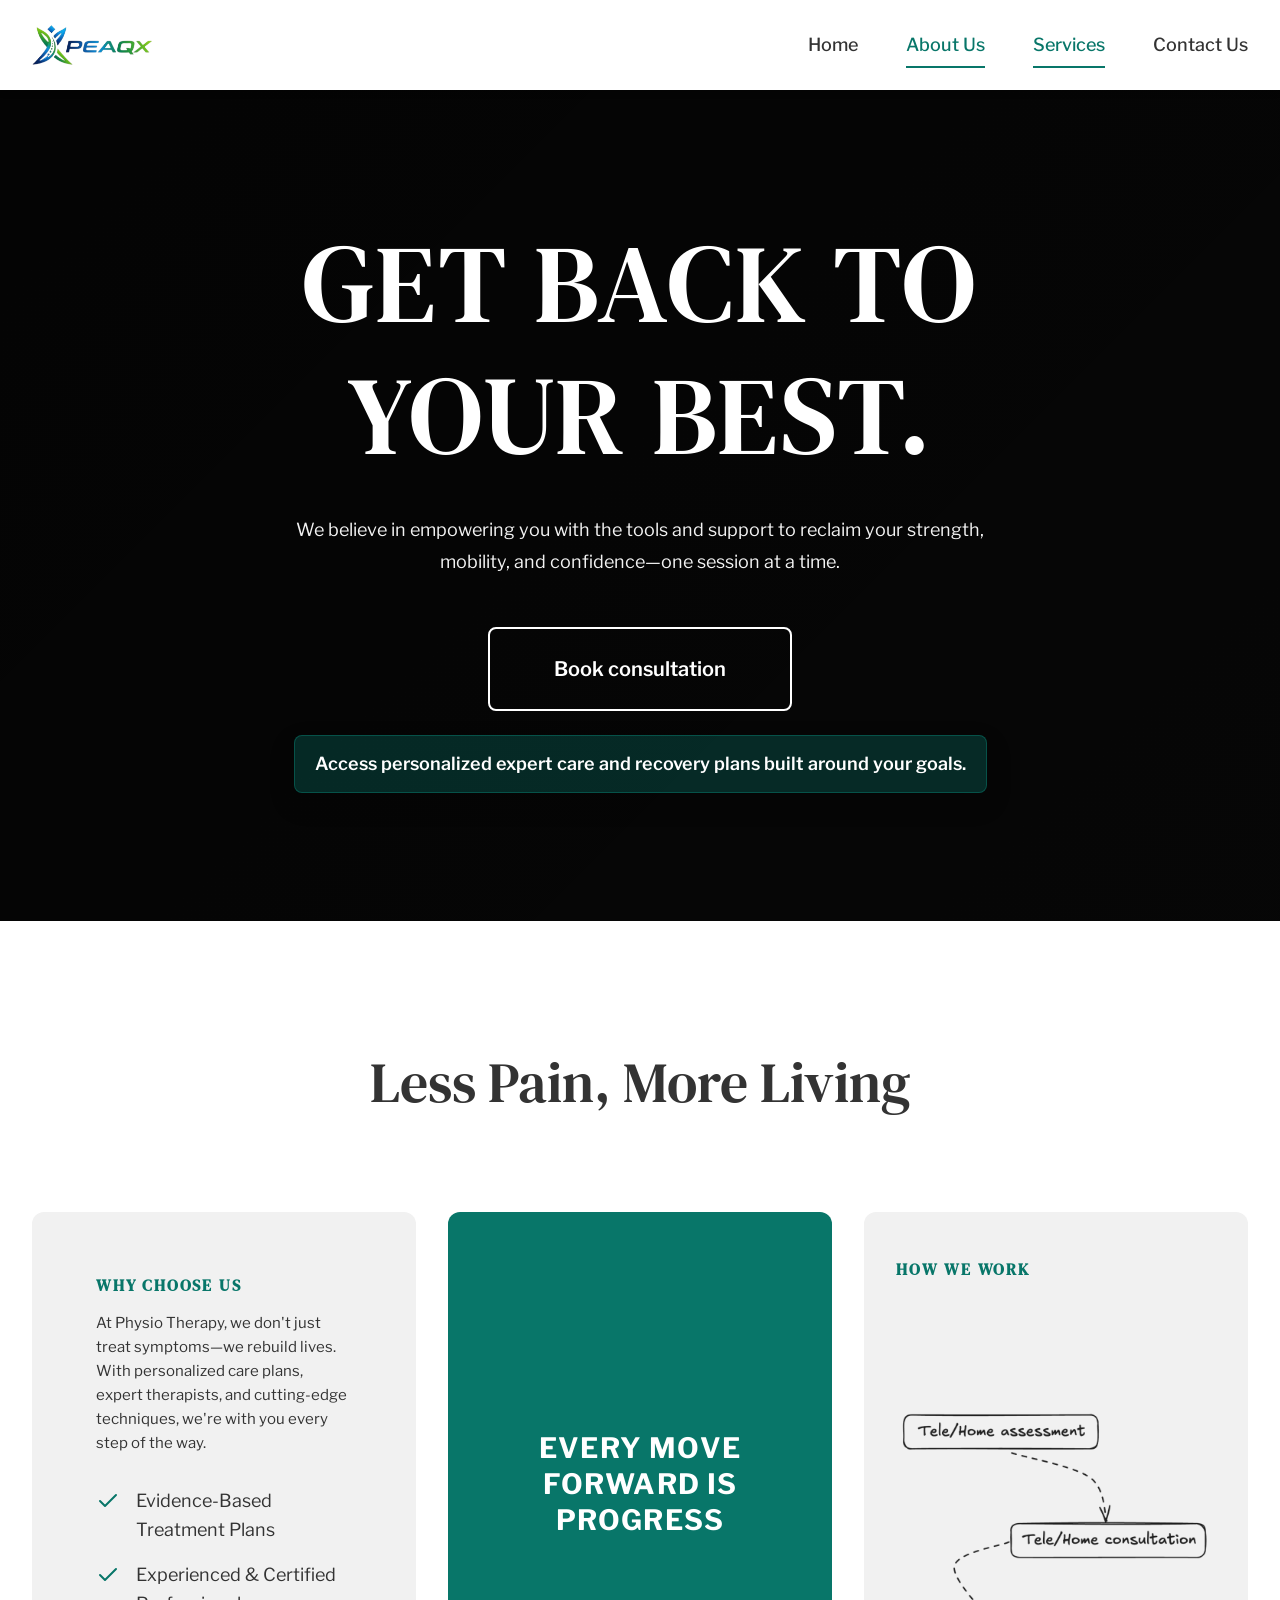
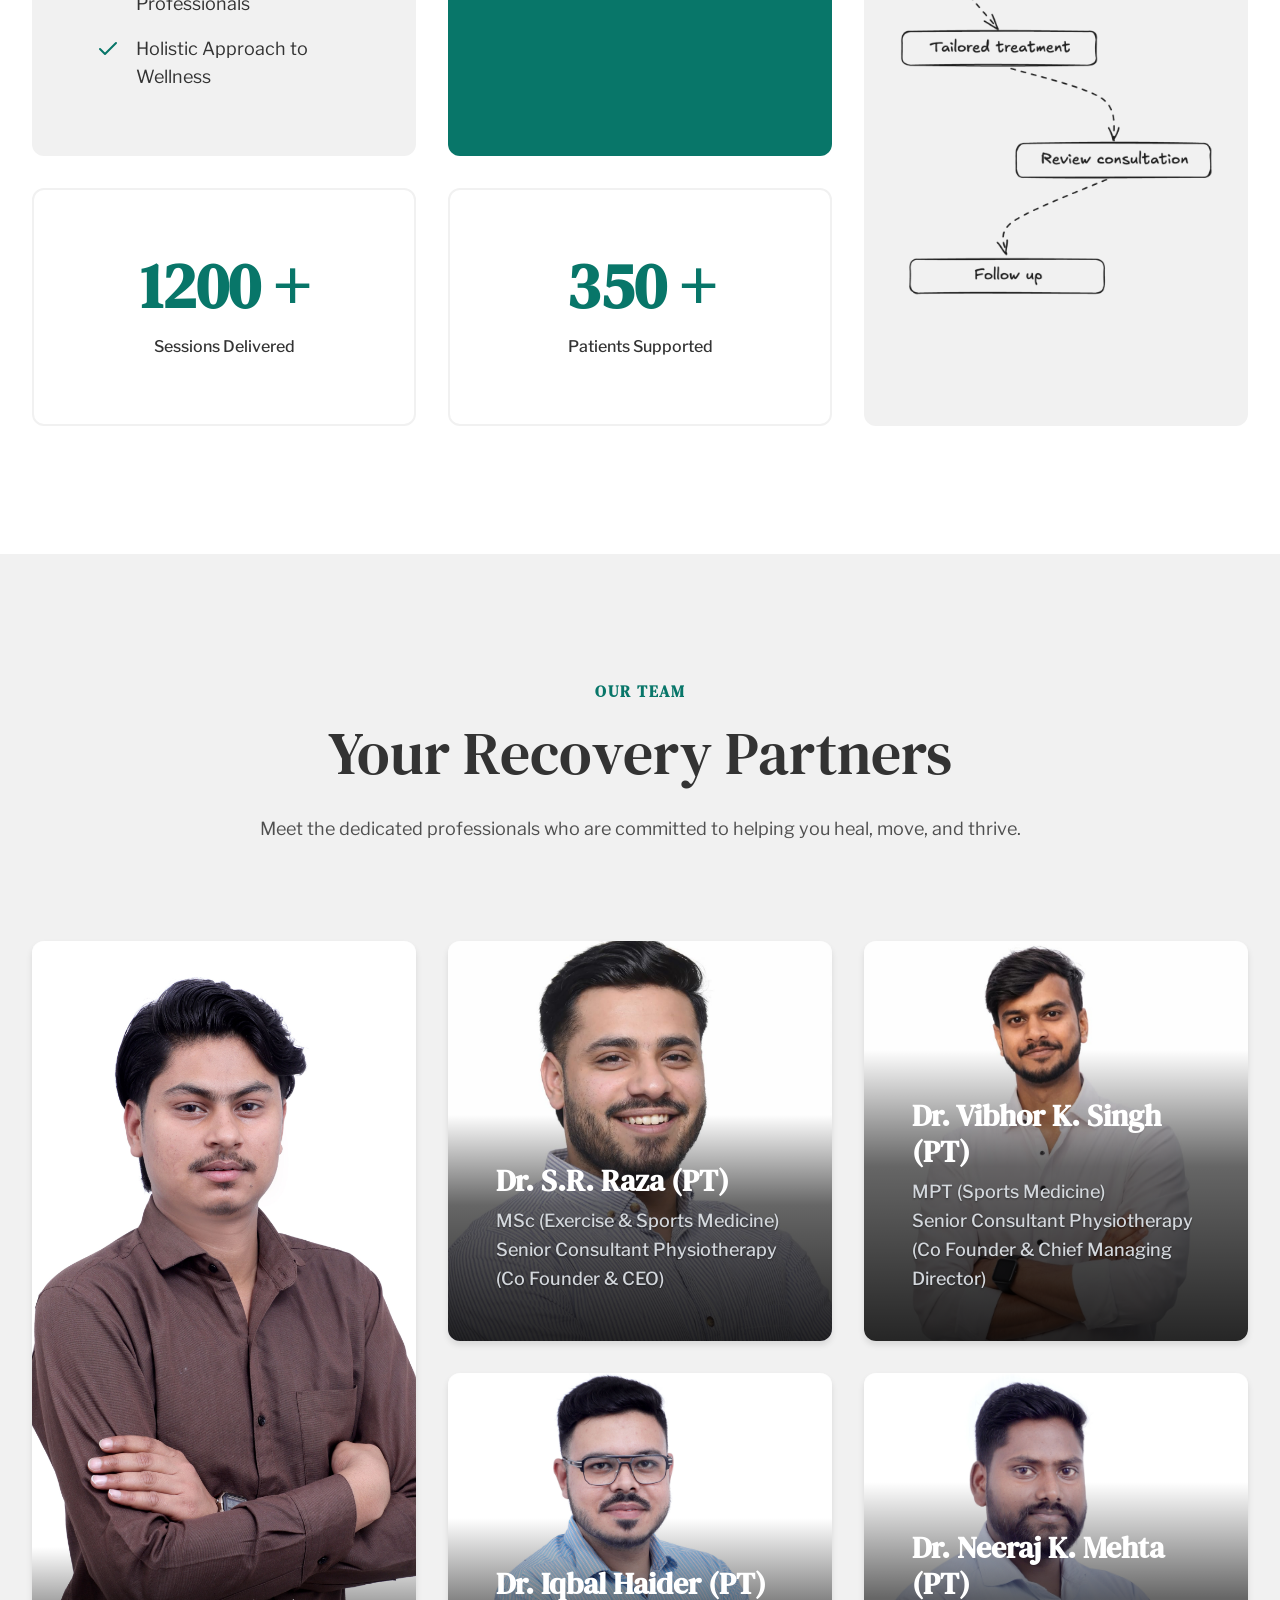
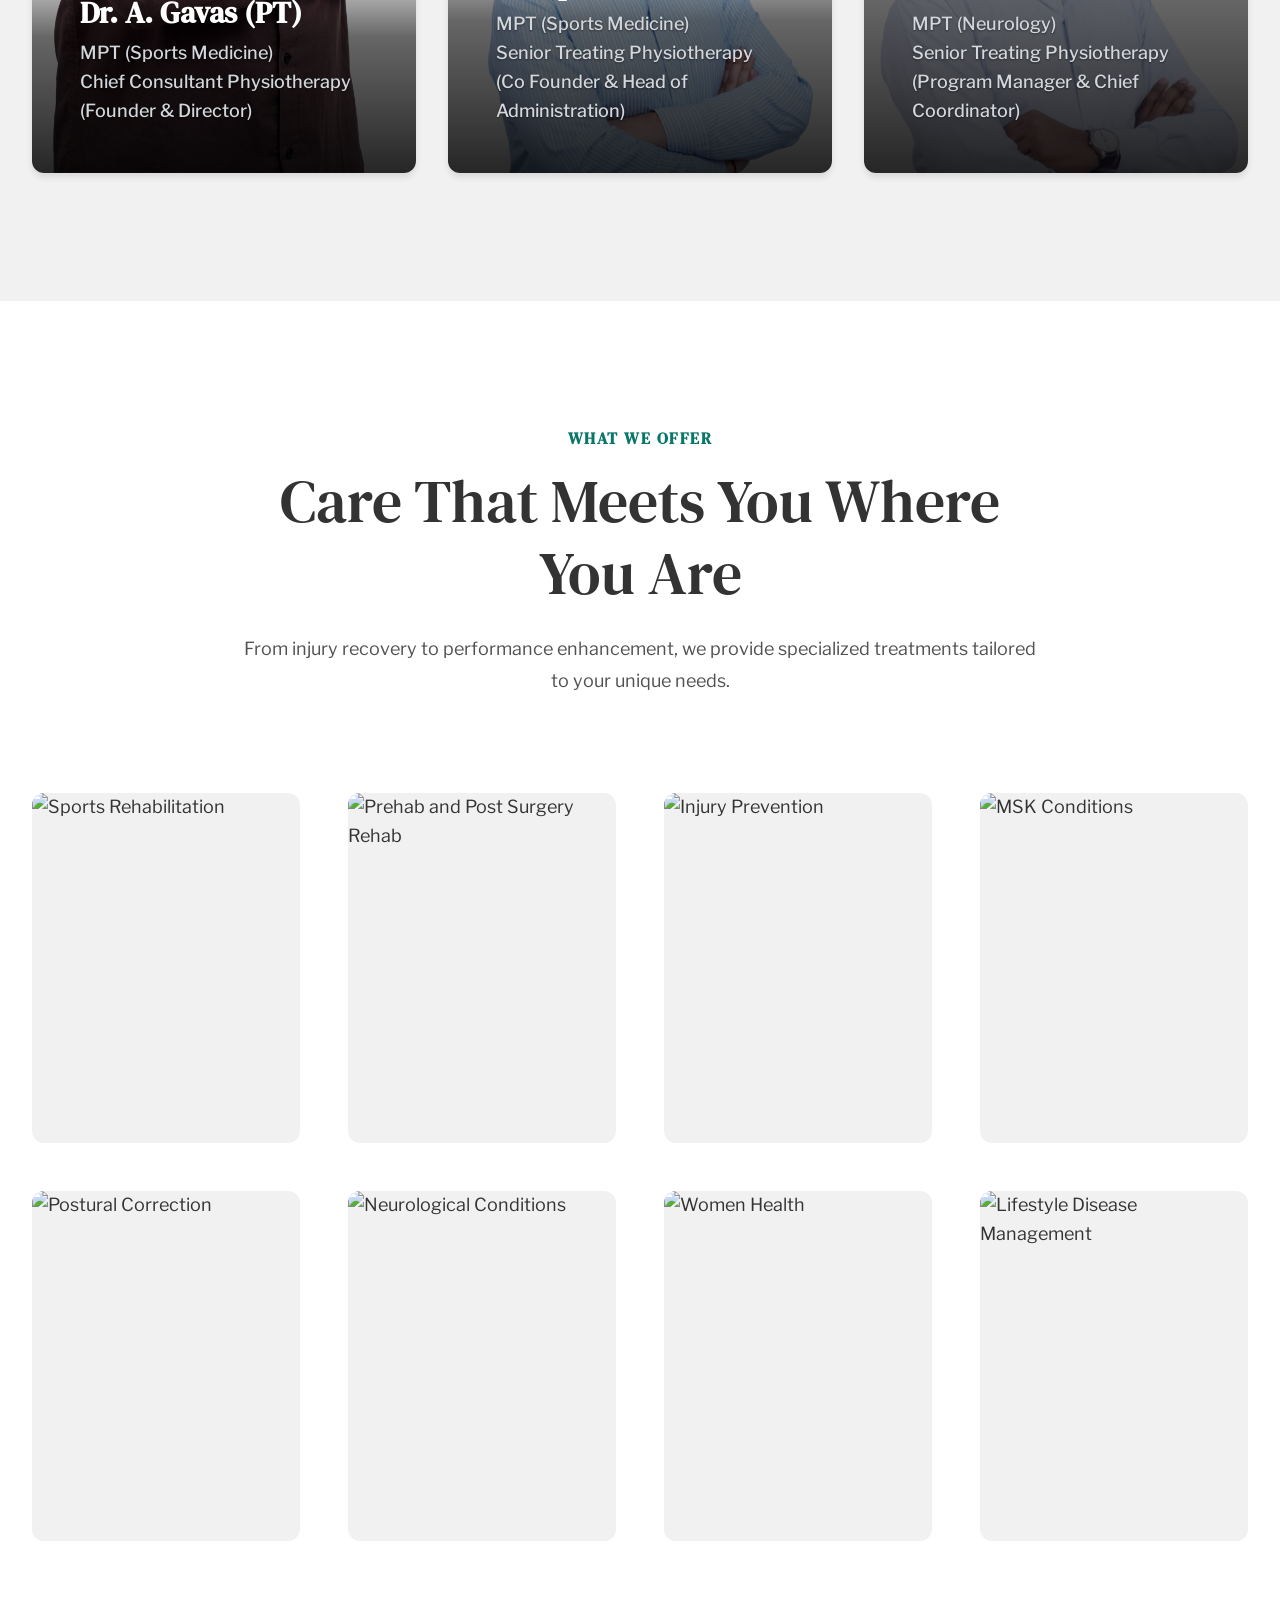
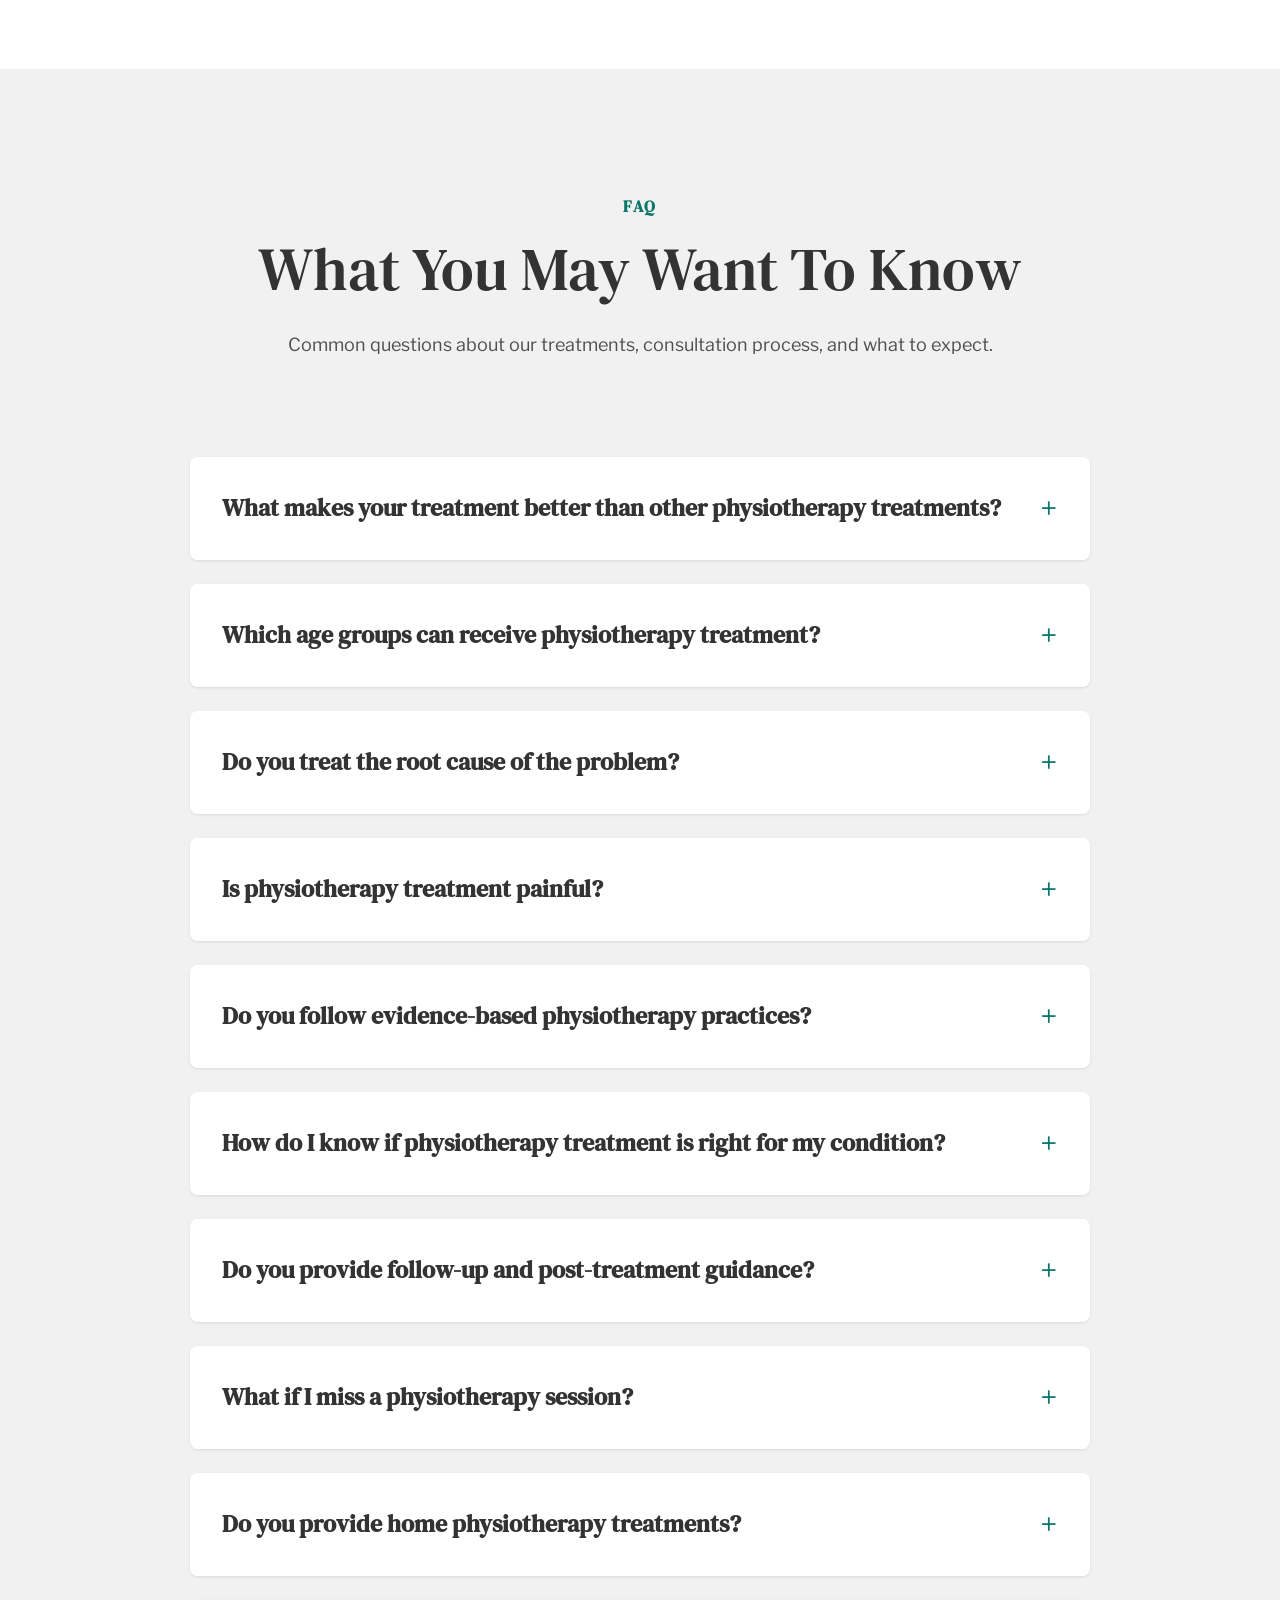
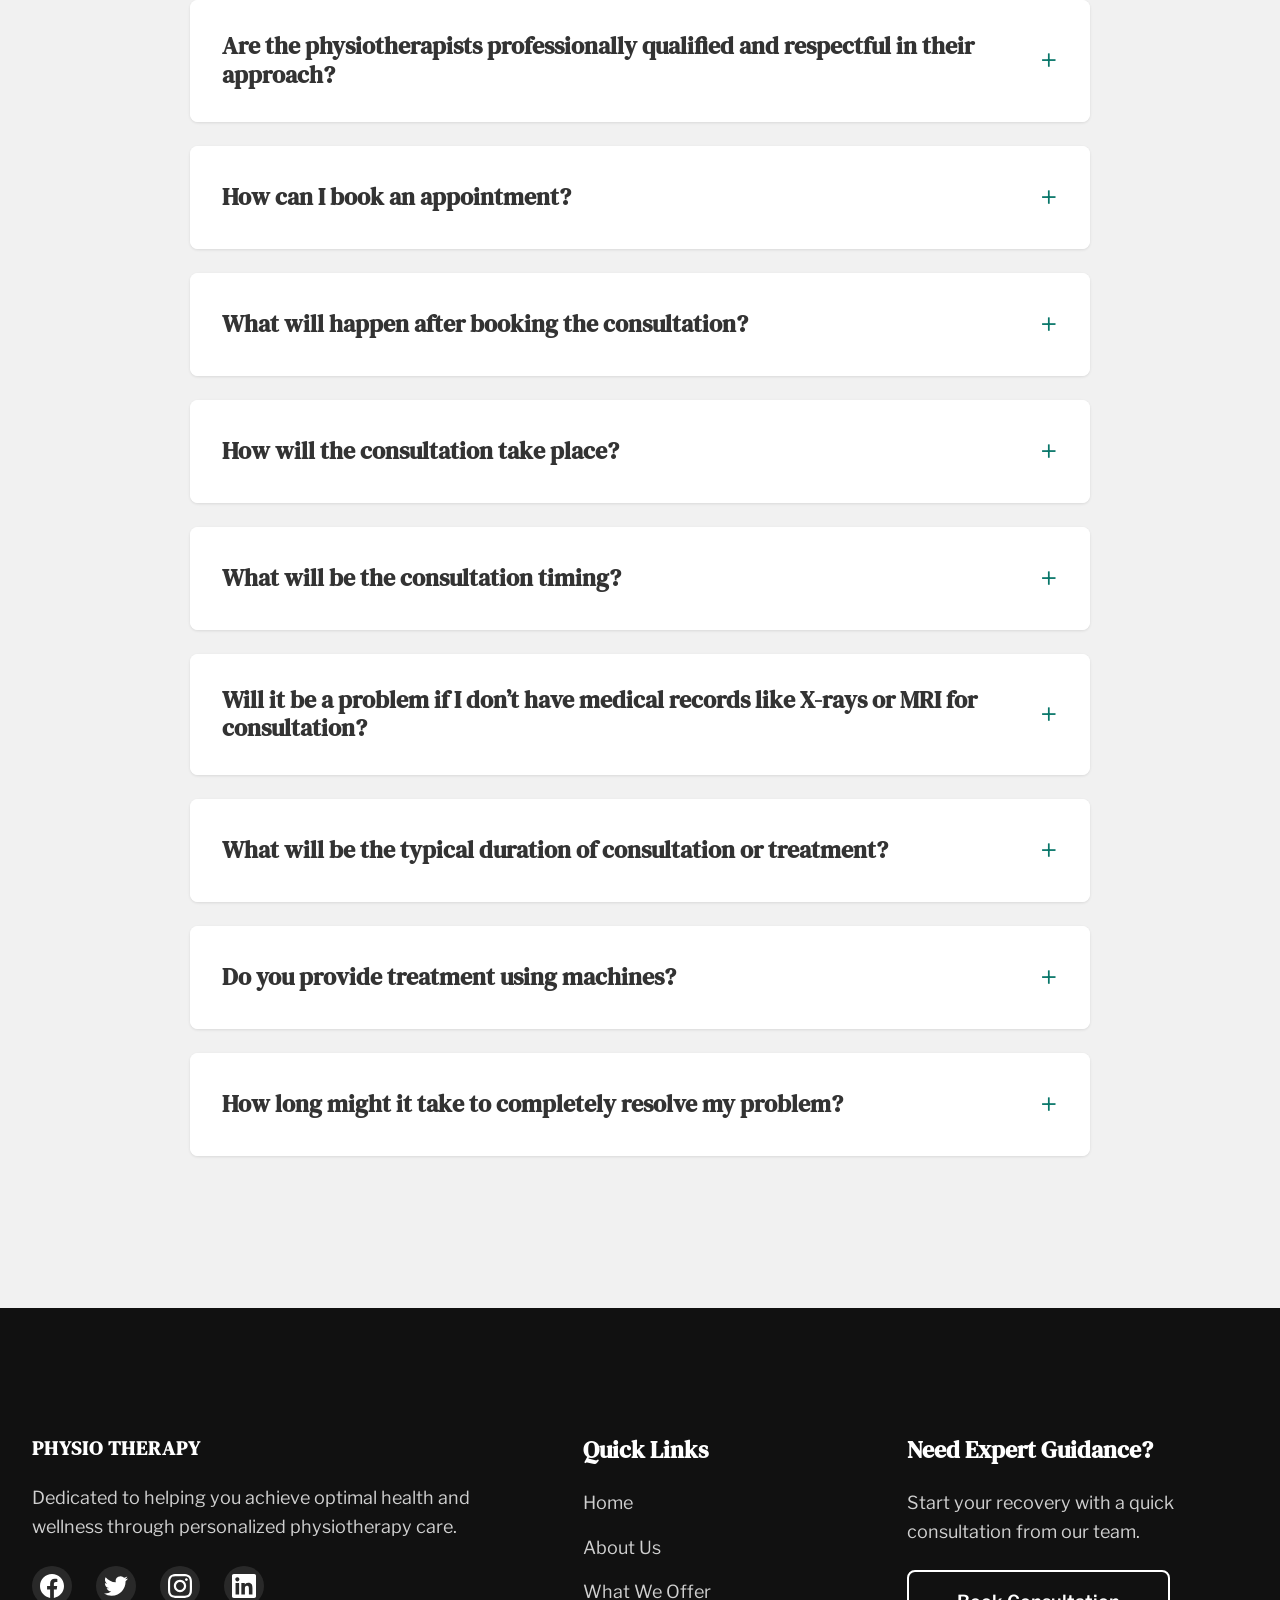
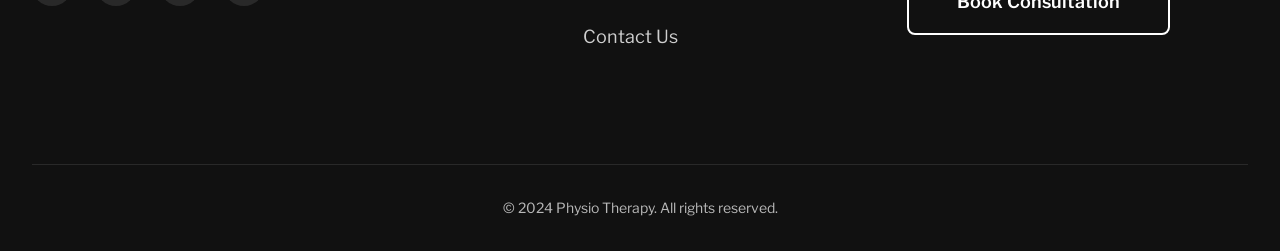
==== index.html @ e6153ddd "feat: landing page" ====
<!DOCTYPE html>
<html lang="en">
<head>
    <meta charset="UTF-8">
    <meta name="viewport" content="width=device-width, initial-scale=1.0">
    <title>Physio Therapy - Get Back to Your Best</title>

    <!-- Google Fonts -->
    <link rel="preconnect" href="https://fonts.googleapis.com">
    <link rel="preconnect" href="https://fonts.gstatic.com" crossorigin>
    <link href="https://fonts.googleapis.com/css2?family=Libre+Franklin:wght@300;400;500;600;700&family=DM+Serif+Text:ital@0;1&display=swap" rel="stylesheet">

    <!-- CSS Files -->
    <link rel="stylesheet" href="css/main.css">
    <link rel="stylesheet" href="css/layout.css">
    <link rel="stylesheet" href="css/components.css">
    <link rel="stylesheet" href="css/animations.css">
    <link rel="stylesheet" href="css/responsive.css">
</head>
<body>
    <!-- Header/Navigation -->
    <header class="header" id="header">
        <div class="container">
            <div class="header__content">
                <div class="header__logo">
                   <img src="assets/images/logo.png" alt="logo">
                </div>
                <nav class="header__nav">
                    <ul class="nav__list">
                        <li class="nav__item"><a href="index.html" class="nav__link active">Home</a></li>
                        <li class="nav__item"><a href="#our-team" class="nav__link">About Us</a></li>
                        <li class="nav__item"><a href="#what-we-offer" class="nav__link">Services</a></li>
                        <li class="nav__item"><a href="https://wa.me/919120121922?text=Hi" class="nav__link" target="_blank" rel="noopener noreferrer">Contact Us</a></li>
                    </ul>
                </nav>
                <button class="mobile-menu-toggle" aria-label="Toggle mobile menu">
                    <span></span>
                    <span></span>
                    <span></span>
                </button>
            </div>
        </div>
    </header>

    <!-- Mobile Menu Overlay -->
    <div class="mobile-menu" id="mobileMenu">
        <nav class="mobile-menu__nav">
            <ul class="mobile-menu__list">
                <li><a href="index.html" class="mobile-menu__link">Home</a></li>
                <li><a href="#our-team" class="mobile-menu__link">About Us</a></li>
                <li><a href="#what-we-offer" class="mobile-menu__link">Services</a></li>
                <li><a href="https://wa.me/919120121922?text=Hi" class="mobile-menu__link" target="_blank" rel="noopener noreferrer">Contact Us</a></li>
            </ul>
        </nav>
    </div>

    <main>
        <!-- Hero Section -->
        <section class="hero hero--home">
            <div class="hero__overlay"></div>
            <div class="hero__background">
                <video class="hero__video" autoplay muted loop playsinline preload="metadata" poster="assets/images/hero-bg.jpg" aria-hidden="true">
                    <source src="assets/videos/hero-video.mp4" type="video/mp4">
                </video>
            </div>
            <div class="container">
                <div class="hero__content">
                    <h1 class="hero__title">GET BACK TO<br>YOUR BEST.</h1>
                    <p class="hero__subtitle">
                        We believe in empowering you with the tools and support to reclaim your strength, mobility, and confidence—one session at a time.
                    </p>
                    <div class="hero__cta">
                        <a href="https://wa.me/919120121922?text=Hi" class="btn btn--primary btn--consultation btn--large" target="_blank" rel="noopener noreferrer">Book consultation</a>
                        <p class="hero__cta-note">
                            Access personalized expert care and recovery plans built around your goals.
                        </p>
                    </div>
                </div>
            </div>
        </section>

        <!-- Stats Section - Committed To Your Comeback -->
        <section class="stats-section">
            <div class="container">
                <div class="section__header section__header--center">
                    <h2 class="section__title section__title--large">Less Pain, More Living</h2>
                </div>

                <div class="stats-bento-grid">
                    <!-- Top Left: Features Box -->
                    <div class="bento-box bento-box--features">
                        <h5 class="bento-box__pretitle">WHY CHOOSE US</h5>
                        <p class="bento-box__text">
                            At Physio Therapy, we don't just treat symptoms—we rebuild lives. With personalized care plans, expert therapists, and cutting-edge techniques, we're with you every step of the way.
                        </p>
                        <ul class="features-list">
                            <li class="features-list__item">
                                <svg class="checkmark" width="20" height="20" viewBox="0 0 24 24" fill="none">
                                    <path d="M20 6L9 17L4 12" stroke="currentColor" stroke-width="2" stroke-linecap="round" stroke-linejoin="round"/>
                                </svg>
                                <span>Evidence-Based Treatment Plans</span>
                            </li>
                            <li class="features-list__item">
                                <svg class="checkmark" width="20" height="20" viewBox="0 0 24 24" fill="none">
                                    <path d="M20 6L9 17L4 12" stroke="currentColor" stroke-width="2" stroke-linecap="round" stroke-linejoin="round"/>
                                </svg>
                                <span>Experienced & Certified Professionals</span>
                            </li>
                            <li class="features-list__item">
                                <svg class="checkmark" width="20" height="20" viewBox="0 0 24 24" fill="none">
                                    <path d="M20 6L9 17L4 12" stroke="currentColor" stroke-width="2" stroke-linecap="round" stroke-linejoin="round"/>
                                </svg>
                                <span>Holistic Approach to Wellness</span>
                            </li>
                        </ul>
                    </div>

                    <!-- Top Center: Image -->
                    <div class="bento-box bento-box--image bento-box--quote-style">
                        <p class="bento-quote__text">
                            EVERY MOVE FORWARD IS PROGRESS
                        </p>
                    </div>

                    <!-- Right: Teal Quote Box (spans full height) -->
                    <div class="bento-box bento-box--quote bento-box--image-style">
                        <h5 class="bento-box__pretitle">how we work</h5>
                        <img src="assets/images/roadmap.png" alt="Physiotherapy treatment">
                    </div>

                    <!-- Bottom Left: Counter 1 -->
                    <div class="bento-box bento-box--counter">
                        <div class="bento-counter__number">
                            <span class="counter" data-target="1200">0</span>
                            <span class="counter__suffix">+</span>
                        </div>
                        <p class="bento-counter__label">Sessions Delivered</p>
                    </div>

                    <!-- Bottom Center: Counter 2 -->
                    <div class="bento-box bento-box--counter">
                        <div class="bento-counter__number">
                            <span class="counter" data-target="350">0</span>
                            <span class="counter__suffix">+</span>
                        </div>
                        <p class="bento-counter__label">Patients Supported</p>
                    </div>
                </div>
            </div>
        </section>

        <!-- Team Section - Your Recovery Partners -->
        <section class="team-section" id="our-team">
            <div class="container">
                <div class="section__header section__header--center">
                    <h5 class="section__pretitle">OUR TEAM</h5>
                    <h2 class="section__title">Your Recovery Partners</h2>
                    <p class="section__text">
                        Meet the dedicated professionals who are committed to helping you heal, move, and thrive.
                    </p>
                </div>

                <div class="team-grid">
                    <!-- Team Member 1 -->
                    <article class="team-card">
                        <div class="team-card__image">
                            <img src="assets/images/abdul.jpeg" alt="Dr. A. Gavas (PT)">
                        </div>
                        <div class="team-card__content">
                            <h3 class="team-card__name">Dr. A. Gavas (PT)</h3>
                            <p class="team-card__specialty">MPT (Sports Medicine)<br>Chief Consultant Physiotherapy (Founder &amp; Director)</p>
                        </div>
                    </article>

                    <!-- Team Member 2 -->
                    <article class="team-card">
                        <div class="team-card__image">
                            <img src="assets/images/rizwan.jpeg" alt="Dr. S.R. Raza (PT)">
                        </div>
                        <div class="team-card__content">
                            <h3 class="team-card__name">Dr. S.R. Raza (PT)</h3>
                            <p class="team-card__specialty">MSc (Exercise &amp; Sports Medicine)<br>Senior Consultant Physiotherapy (Co Founder &amp; CEO)</p>
                        </div>
                    </article>

                    <!-- Team Member 3 -->
                    <article class="team-card">
                        <div class="team-card__image">
                            <img src="assets/images/vibhor.jpeg" alt="Dr. Vibhor K. Singh (PT)">
                        </div>
                        <div class="team-card__content">
                            <h3 class="team-card__name">Dr. Vibhor K. Singh (PT)</h3>
                            <p class="team-card__specialty">MPT (Sports Medicine)<br>Senior Consultant Physiotherapy (Co Founder &amp; Chief Managing Director)</p>
                        </div>
                    </article>

                    <!-- Team Member 4 -->
                    <article class="team-card">
                        <div class="team-card__image">
                            <img src="assets/images/haider.jpeg" alt="Dr. Iqbal Haider (PT)">
                        </div>
                        <div class="team-card__content">
                            <h3 class="team-card__name">Dr. Iqbal Haider (PT)</h3>
                            <p class="team-card__specialty">MPT (Sports Medicine)<br>Senior Treating Physiotherapy (Co Founder &amp; Head of Administration)</p>
                        </div>
                    </article>

                    <!-- Team Member 5 -->
                    <article class="team-card">
                        <div class="team-card__image">
                            <img src="assets/images/neeraj.jpeg" alt="Dr. Neeraj K. Mehta (PT)">
                        </div>
                        <div class="team-card__content">
                            <h3 class="team-card__name">Dr. Neeraj K. Mehta (PT)</h3>
                            <p class="team-card__specialty">MPT (Neurology)<br>Senior Treating Physiotherapy (Program Manager &amp; Chief Coordinator)</p>
                        </div>
                    </article>

                </div>
            </div>
        </section>

        <!-- Services Section - Care That Meets You Where You Are -->
        <section class="services-section" id="what-we-offer">
            <div class="container">
                <div class="section__header section__header--center">
                    <h5 class="section__pretitle">WHAT WE OFFER</h5>
                    <h2 class="section__title">Care That Meets You Where You Are</h2>
                    <p class="section__text">
                        From injury recovery to performance enhancement, we provide specialized treatments tailored to your unique needs.
                    </p>
                </div>

                <div class="services-grid">
                    <!-- Service 1 -->
                    <article class="service-card">
                        <div class="service-card__image">
                            <img src="assets/images/service-1.jpg" alt="Sports Rehabilitation">
                        </div>
                        <div class="service-card__content">
                            <h3 class="service-card__title">Sports Rehabilitation</h3>
                            <p class="service-card__description">
                                Targeted rehab programs to recover from sports injuries and safely return to peak performance.
                            </p>
                        </div>
                    </article>

                    <!-- Service 2 -->
                    <article class="service-card">
                        <div class="service-card__image">
                            <img src="assets/images/service-2.jpg" alt="Prehab and Post Surgery Rehab">
                        </div>
                        <div class="service-card__content">
                            <h3 class="service-card__title">Prehab and Post Surgery Rehab</h3>
                            <p class="service-card__description">
                                Build strength before surgery and restore mobility, function, and confidence after procedures.
                            </p>
                        </div>
                    </article>

                    <!-- Service 3 -->
                    <article class="service-card">
                        <div class="service-card__image">
                            <img src="assets/images/service-3.jpg" alt="Injury Prevention">
                        </div>
                        <div class="service-card__content">
                            <h3 class="service-card__title">Injury Prevention</h3>
                            <p class="service-card__description">
                                Movement screening and corrective plans to reduce injury risk in sport, work, and daily life.
                            </p>
                        </div>
                    </article>

                    <!-- Service 4 -->
                    <article class="service-card">
                        <div class="service-card__image">
                            <img src="assets/images/service-4.jpg" alt="MSK Conditions">
                        </div>
                        <div class="service-card__content">
                            <h3 class="service-card__title">MSK Conditions</h3>
                            <p class="service-card__description">
                                Evidence-based care for musculoskeletal pain, stiffness, and joint or soft tissue dysfunction.
                            </p>
                        </div>
                    </article>

                    <!-- Service 5 -->
                    <article class="service-card">
                        <div class="service-card__image">
                            <img src="assets/images/service-5.jpg" alt="Postural Correction">
                        </div>
                        <div class="service-card__content">
                            <h3 class="service-card__title">Postural Correction</h3>
                            <p class="service-card__description">
                                Practical posture retraining to relieve strain, improve alignment, and support pain-free movement.
                            </p>
                        </div>
                    </article>

                    <!-- Service 6 -->
                    <article class="service-card">
                        <div class="service-card__image">
                            <img src="assets/images/service-6.jpg" alt="Neurological Conditions">
                        </div>
                        <div class="service-card__content">
                            <h3 class="service-card__title">Neurological Conditions</h3>
                            <p class="service-card__description">
                                Personalized neuro-rehab for stroke, nerve injuries, and balance or coordination challenges.
                            </p>
                        </div>
                    </article>

                    <!-- Service 7 -->
                    <article class="service-card">
                        <div class="service-card__image">
                            <img src="assets/images/service-7.jpg" alt="Women Health">
                        </div>
                        <div class="service-card__content">
                            <h3 class="service-card__title">Women Health</h3>
                            <p class="service-card__description">
                                Focused physiotherapy for pelvic health, prenatal and postnatal recovery, and core stability.
                            </p>
                        </div>
                    </article>

                    <!-- Service 8 -->
                    <article class="service-card">
                        <div class="service-card__image">
                            <img src="assets/images/service-8.jpg" alt="Lifestyle Disease Management">
                        </div>
                        <div class="service-card__content">
                            <h3 class="service-card__title">Lifestyle Disease Management</h3>
                            <p class="service-card__description">
                                Physiotherapy-led plans to improve mobility, fitness, and quality of life in chronic conditions.
                            </p>
                        </div>
                    </article>
                </div>
            </div>
        </section>

        <!-- FAQ Section -->
        <section class="faq-section">
            <div class="container">
                <div class="section__header section__header--center">
                    <h5 class="section__pretitle">FAQ</h5>
                    <h2 class="section__title">What You May Want To Know</h2>
                    <p class="section__text">
                        Common questions about our treatments, consultation process, and what to expect.
                    </p>
                </div>

                <div class="faq-accordion" id="faqAccordion">
                    <div class="faq-item">
                        <button class="faq-item__header" aria-expanded="false">
                            <h3 class="faq-item__question">What makes your treatment better than other physiotherapy treatments?</h3>
                            <span class="faq-item__icon">+</span>
                        </button>
                        <div class="faq-item__content">
                            <p>We provide treatment with a holistic approach, personalized plans, experienced therapists, advanced manual evidence-based practices, and patient-focused care.</p>
                        </div>
                    </div>

                    <div class="faq-item">
                        <button class="faq-item__header" aria-expanded="false">
                            <h3 class="faq-item__question">Which age groups can receive physiotherapy treatment?</h3>
                            <span class="faq-item__icon">+</span>
                        </button>
                        <div class="faq-item__content">
                            <p>People of any age group can receive physiotherapy treatment. From children to the elderly, everyone can benefit from it.</p>
                        </div>
                    </div>

                    <div class="faq-item">
                        <button class="faq-item__header" aria-expanded="false">
                            <h3 class="faq-item__question">Do you treat the root cause of the problem?</h3>
                            <span class="faq-item__icon">+</span>
                        </button>
                        <div class="faq-item__content">
                            <p>Yes, our treatments focus on identifying and correcting the root cause, not just relieving symptoms.</p>
                        </div>
                    </div>

                    <div class="faq-item">
                        <button class="faq-item__header" aria-expanded="false">
                            <h3 class="faq-item__question">Is physiotherapy treatment painful?</h3>
                            <span class="faq-item__icon">+</span>
                        </button>
                        <div class="faq-item__content">
                            <p>Physiotherapy may cause mild discomfort at times, but it should never be excessively painful. Painful practices are not acceptable treatment standards.</p>
                        </div>
                    </div>

                    <div class="faq-item">
                        <button class="faq-item__header" aria-expanded="false">
                            <h3 class="faq-item__question">Do you follow evidence-based physiotherapy practices?</h3>
                            <span class="faq-item__icon">+</span>
                        </button>
                        <div class="faq-item__content">
                            <p>Yes, all our treatments are based on scientifically proven, evidence-based practices.</p>
                        </div>
                    </div>

                    <div class="faq-item">
                        <button class="faq-item__header" aria-expanded="false">
                            <h3 class="faq-item__question">How do I know if physiotherapy treatment is right for my condition?</h3>
                            <span class="faq-item__icon">+</span>
                        </button>
                        <div class="faq-item__content">
                            <p>Our expert physiotherapists assess your condition and recommend physiotherapy only if it suits your needs.</p>
                        </div>
                    </div>

                    <div class="faq-item">
                        <button class="faq-item__header" aria-expanded="false">
                            <h3 class="faq-item__question">Do you provide follow-up and post-treatment guidance?</h3>
                            <span class="faq-item__icon">+</span>
                        </button>
                        <div class="faq-item__content">
                            <p>Yes, we provide follow-up review consultations, home exercise guidance, and lifestyle guidance based on your body&rsquo;s needs for long-term recovery.</p>
                        </div>
                    </div>

                    <div class="faq-item">
                        <button class="faq-item__header" aria-expanded="false">
                            <h3 class="faq-item__question">What if I miss a physiotherapy session?</h3>
                            <span class="faq-item__icon">+</span>
                        </button>
                        <div class="faq-item__content">
                            <p>Missing a session may slow progress, but we adjust your treatment plan to keep your recovery on track.</p>
                        </div>
                    </div>

                    <div class="faq-item">
                        <button class="faq-item__header" aria-expanded="false">
                            <h3 class="faq-item__question">Do you provide home physiotherapy treatments?</h3>
                            <span class="faq-item__icon">+</span>
                        </button>
                        <div class="faq-item__content">
                            <p>Yes, we currently offer professional home physiotherapy treatment for patient convenience.</p>
                        </div>
                    </div>

                    <div class="faq-item">
                        <button class="faq-item__header" aria-expanded="false">
                            <h3 class="faq-item__question">Are the physiotherapists professionally qualified and respectful in their approach?</h3>
                            <span class="faq-item__icon">+</span>
                        </button>
                        <div class="faq-item__content">
                            <p>Yes, our physiotherapists maintain the highest standards of professionalism, care, and respect.</p>
                        </div>
                    </div>

                    <div class="faq-item">
                        <button class="faq-item__header" aria-expanded="false">
                            <h3 class="faq-item__question">How can I book an appointment?</h3>
                            <span class="faq-item__icon">+</span>
                        </button>
                        <div class="faq-item__content">
                            <p>You can book an appointment by calling us or by booking online on our website.</p>
                        </div>
                    </div>

                    <div class="faq-item">
                        <button class="faq-item__header" aria-expanded="false">
                            <h3 class="faq-item__question">What will happen after booking the consultation?</h3>
                            <span class="faq-item__icon">+</span>
                        </button>
                        <div class="faq-item__content">
                            <p>At your preferred time, an expert physiotherapist visits your home, assesses your condition, and then connects you with the consultant through a video call for consultation.</p>
                        </div>
                    </div>

                    <div class="faq-item">
                        <button class="faq-item__header" aria-expanded="false">
                            <h3 class="faq-item__question">How will the consultation take place?</h3>
                            <span class="faq-item__icon">+</span>
                        </button>
                        <div class="faq-item__content">
                            <p>The physiotherapist first performs your assessment, then connects you with the consultant on a tele-video call and presents your case. The consultant and patient then discuss concerns and solutions, and a treatment plan is prepared.</p>
                        </div>
                    </div>

                    <div class="faq-item">
                        <button class="faq-item__header" aria-expanded="false">
                            <h3 class="faq-item__question">What will be the consultation timing?</h3>
                            <span class="faq-item__icon">+</span>
                        </button>
                        <div class="faq-item__content">
                            <p>Consultation timing depends on your availability. We book the time slot when you are fully available, and the same applies to treatment sessions.</p>
                        </div>
                    </div>

                    <div class="faq-item">
                        <button class="faq-item__header" aria-expanded="false">
                            <h3 class="faq-item__question">Will it be a problem if I don&rsquo;t have medical records like X-rays or MRI for consultation?</h3>
                            <span class="faq-item__icon">+</span>
                        </button>
                        <div class="faq-item__content">
                            <p>No, consultation can still proceed. The consultant will advise if any investigation is required and guide you accordingly.</p>
                        </div>
                    </div>

                    <div class="faq-item">
                        <button class="faq-item__header" aria-expanded="false">
                            <h3 class="faq-item__question">What will be the typical duration of consultation or treatment?</h3>
                            <span class="faq-item__icon">+</span>
                        </button>
                        <div class="faq-item__content">
                            <p>The duration depends on your condition and assessment. There is no fixed time duration.</p>
                        </div>
                    </div>

                    <div class="faq-item">
                        <button class="faq-item__header" aria-expanded="false">
                            <h3 class="faq-item__question">Do you provide treatment using machines?</h3>
                            <span class="faq-item__icon">+</span>
                        </button>
                        <div class="faq-item__content">
                            <p>No, we primarily provide manual hands-on treatment and guide patients through appropriate exercises. In rare cases, depending on the condition, we may use machines.</p>
                        </div>
                    </div>

                    <div class="faq-item">
                        <button class="faq-item__header" aria-expanded="false">
                            <h3 class="faq-item__question">How long might it take to completely resolve my problem?</h3>
                            <span class="faq-item__icon">+</span>
                        </button>
                        <div class="faq-item__content">
                            <p>This depends on your condition. Some cases improve within 3-4 sessions, while others may take 3-4 months or longer.</p>
                        </div>
                    </div>
                </div>
            </div>
        </section>

        <!--
        Testimonials Section - What Our Patients Feel
        <section class="testimonials-section">
            <div class="container">
                <div class="section__header section__header--center">
                    <h5 class="section__pretitle">TESTIMONIALS</h5>
                    <h2 class="section__title">What Our Patients Feel</h2>
                    <div class="testimonials__rating">
                        <span class="rating__stars">★★★★★</span>
                        <span class="rating__text">Based on 140k+ reviews</span>
                    </div>
                </div>

                <div class="testimonials-carousel" id="testimonialsCarousel">
                    <div class="testimonials-carousel__track">
                        Testimonial 1
                        <div class="testimonial-card">
                            <p class="testimonial-card__quote">
                                "After months of chronic back pain, I finally found relief here. The team is professional, caring, and truly invested in your recovery."
                            </p>
                            <div class="testimonial-card__rating">★★★★★</div>
                            <h4 class="testimonial-card__name">Jennifer Thompson</h4>
                            <p class="testimonial-card__title">Marketing Director</p>
                        </div>

                        Testimonial 2
                        <div class="testimonial-card">
                            <p class="testimonial-card__quote">
                                "The personalized treatment plan helped me get back to running marathons. I couldn't have done it without their expertise and support."
                            </p>
                            <div class="testimonial-card__rating">★★★★★</div>
                            <h4 class="testimonial-card__name">Mark Stevens</h4>
                            <p class="testimonial-card__title">Professional Athlete</p>
                        </div>

                        Testimonial 3
                        <div class="testimonial-card">
                            <p class="testimonial-card__quote">
                                "Excellent facility with state-of-the-art equipment. The therapists really know their stuff and make you feel comfortable throughout the process."
                            </p>
                            <div class="testimonial-card__rating">★★★★★</div>
                            <h4 class="testimonial-card__name">Rachel Kim</h4>
                            <p class="testimonial-card__title">Business Owner</p>
                        </div>

                        Testimonial 4
                        <div class="testimonial-card">
                            <p class="testimonial-card__quote">
                                "I was skeptical at first, but the results speak for themselves. My mobility has improved dramatically, and I'm pain-free for the first time in years."
                            </p>
                            <div class="testimonial-card__rating">★★★★★</div>
                            <h4 class="testimonial-card__name">Robert Garcia</h4>
                            <p class="testimonial-card__title">Retired Teacher</p>
                        </div>

                        Testimonial 5
                        <div class="testimonial-card">
                            <p class="testimonial-card__quote">
                                "From the initial assessment to ongoing treatment, every step was handled with professionalism and care. Highly recommend!"
                            </p>
                            <div class="testimonial-card__rating">★★★★★</div>
                            <h4 class="testimonial-card__name">Amanda Foster</h4>
                            <p class="testimonial-card__title">Software Engineer</p>
                        </div>

                        Testimonial 6
                        <div class="testimonial-card">
                            <p class="testimonial-card__quote">
                                "Best decision I made for my health. The holistic approach and cutting-edge techniques made all the difference in my recovery journey."
                            </p>
                            <div class="testimonial-card__rating">★★★★★</div>
                            <h4 class="testimonial-card__name">Daniel Brown</h4>
                            <p class="testimonial-card__title">Construction Manager</p>
                        </div>
                    </div>

                    Carousel Controls
                    <button class="carousel__nav carousel__nav--prev" aria-label="Previous testimonial">‹</button>
                    <button class="carousel__nav carousel__nav--next" aria-label="Next testimonial">›</button>

                    Carousel Dots
                    <div class="carousel__dots" id="carouselDots"></div>
                </div>
            </div>
        </section>
        -->
    </main>

    <!-- Footer -->
    <footer class="footer">
        <div class="container">
            <div class="footer__content">
                <!-- About Column -->
                <div class="footer__column footer__column--about">
                    <h3 class="footer__logo">PHYSIO THERAPY</h3>
                    <p class="footer__text">
                        Dedicated to helping you achieve optimal health and wellness through personalized physiotherapy care.
                    </p>
                    <div class="footer__social">
                        <a href="#" class="social-link" aria-label="Facebook">
                            <svg width="24" height="24" viewBox="0 0 24 24" fill="currentColor">
                                <path d="M24 12.073c0-6.627-5.373-12-12-12s-12 5.373-12 12c0 5.99 4.388 10.954 10.125 11.854v-8.385H7.078v-3.47h3.047V9.43c0-3.007 1.792-4.669 4.533-4.669 1.312 0 2.686.235 2.686.235v2.953H15.83c-1.491 0-1.956.925-1.956 1.874v2.25h3.328l-.532 3.47h-2.796v8.385C19.612 23.027 24 18.062 24 12.073z"/>
                            </svg>
                        </a>
                        <a href="#" class="social-link" aria-label="Twitter">
                            <svg width="24" height="24" viewBox="0 0 24 24" fill="currentColor">
                                <path d="M23.953 4.57a10 10 0 01-2.825.775 4.958 4.958 0 002.163-2.723c-.951.555-2.005.959-3.127 1.184a4.92 4.92 0 00-8.384 4.482C7.69 8.095 4.067 6.13 1.64 3.162a4.822 4.822 0 00-.666 2.475c0 1.71.87 3.213 2.188 4.096a4.904 4.904 0 01-2.228-.616v.06a4.923 4.923 0 003.946 4.827 4.996 4.996 0 01-2.212.085 4.936 4.936 0 004.604 3.417 9.867 9.867 0 01-6.102 2.105c-.39 0-.779-.023-1.17-.067a13.995 13.995 0 007.557 2.209c9.053 0 13.998-7.496 13.998-13.985 0-.21 0-.42-.015-.63A9.935 9.935 0 0024 4.59z"/>
                            </svg>
                        </a>
                        <a href="#" class="social-link" aria-label="Instagram">
                            <svg width="24" height="24" viewBox="0 0 24 24" fill="currentColor">
                                <path d="M12 0C8.74 0 8.333.015 7.053.072 5.775.132 4.905.333 4.14.63c-.789.306-1.459.717-2.126 1.384S.935 3.35.63 4.14C.333 4.905.131 5.775.072 7.053.012 8.333 0 8.74 0 12s.015 3.667.072 4.947c.06 1.277.261 2.148.558 2.913.306.788.717 1.459 1.384 2.126.667.666 1.336 1.079 2.126 1.384.766.296 1.636.499 2.913.558C8.333 23.988 8.74 24 12 24s3.667-.015 4.947-.072c1.277-.06 2.148-.262 2.913-.558.788-.306 1.459-.718 2.126-1.384.666-.667 1.079-1.335 1.384-2.126.296-.765.499-1.636.558-2.913.06-1.28.072-1.687.072-4.947s-.015-3.667-.072-4.947c-.06-1.277-.262-2.149-.558-2.913-.306-.789-.718-1.459-1.384-2.126C21.319 1.347 20.651.935 19.86.63c-.765-.297-1.636-.499-2.913-.558C15.667.012 15.26 0 12 0zm0 2.16c3.203 0 3.585.016 4.85.071 1.17.055 1.805.249 2.227.415.562.217.96.477 1.382.896.419.42.679.819.896 1.381.164.422.36 1.057.413 2.227.057 1.266.07 1.646.07 4.85s-.015 3.585-.074 4.85c-.061 1.17-.256 1.805-.421 2.227-.224.562-.479.96-.899 1.382-.419.419-.824.679-1.38.896-.42.164-1.065.36-2.235.413-1.274.057-1.649.07-4.859.07-3.211 0-3.586-.015-4.859-.074-1.171-.061-1.816-.256-2.236-.421-.569-.224-.96-.479-1.379-.899-.421-.419-.69-.824-.9-1.38-.165-.42-.359-1.065-.42-2.235-.045-1.26-.061-1.649-.061-4.844 0-3.196.016-3.586.061-4.861.061-1.17.255-1.814.42-2.234.21-.57.479-.96.9-1.381.419-.419.81-.689 1.379-.898.42-.166 1.051-.361 2.221-.421 1.275-.045 1.65-.06 4.859-.06l.045.03zm0 3.678c-3.405 0-6.162 2.76-6.162 6.162 0 3.405 2.76 6.162 6.162 6.162 3.405 0 6.162-2.76 6.162-6.162 0-3.405-2.76-6.162-6.162-6.162zM12 16c-2.21 0-4-1.79-4-4s1.79-4 4-4 4 1.79 4 4-1.79 4-4 4zm7.846-10.405c0 .795-.646 1.44-1.44 1.44-.795 0-1.44-.646-1.44-1.44 0-.794.646-1.439 1.44-1.439.793-.001 1.44.645 1.44 1.439z"/>
                            </svg>
                        </a>
                        <a href="#" class="social-link" aria-label="LinkedIn">
                            <svg width="24" height="24" viewBox="0 0 24 24" fill="currentColor">
                                <path d="M20.447 20.452h-3.554v-5.569c0-1.328-.027-3.037-1.852-3.037-1.853 0-2.136 1.445-2.136 2.939v5.667H9.351V9h3.414v1.561h.046c.477-.9 1.637-1.85 3.37-1.85 3.601 0 4.267 2.37 4.267 5.455v6.286zM5.337 7.433c-1.144 0-2.063-.926-2.063-2.065 0-1.138.92-2.063 2.063-2.063 1.14 0 2.064.925 2.064 2.063 0 1.139-.925 2.065-2.064 2.065zm1.782 13.019H3.555V9h3.564v11.452zM22.225 0H1.771C.792 0 0 .774 0 1.729v20.542C0 23.227.792 24 1.771 24h20.451C23.2 24 24 23.227 24 22.271V1.729C24 .774 23.2 0 22.222 0h.003z"/>
                            </svg>
                        </a>
                    </div>
                </div>

                <!-- Quick Links Column -->
                <div class="footer__column">
                    <h4 class="footer__heading">Quick Links</h4>
                    <ul class="footer__links">
                        <li><a href="index.html" class="footer__link">Home</a></li>
                        <li><a href="index.html#our-team" class="footer__link">About Us</a></li>
                        <li><a href="index.html#what-we-offer" class="footer__link">What We Offer</a></li>
                        <li><a href="https://wa.me/919120121922?text=Hi" class="footer__link" target="_blank" rel="noopener noreferrer">Contact Us</a></li>
                    </ul>
                </div>

                <!-- Newsletter Column -->
                <div class="footer__column footer__column--newsletter">
                    <h4 class="footer__heading">Need Expert Guidance?</h4>
                    <p class="footer__text">Start your recovery with a quick consultation from our team.</p>
                    <a href="https://wa.me/919120121922?text=Hi" class="btn btn--primary btn--consultation" target="_blank" rel="noopener noreferrer">Book Consultation</a>
                </div>
            </div>

            <div class="footer__bottom">
                <p class="footer__copyright">
                    &copy; 2024 Physio Therapy. All rights reserved.
                </p>
            </div>
        </div>
    </footer>

    <!-- JavaScript Files -->
    <script src="js/main.js"></script>
    <script src="js/navigation.js"></script>
    <script src="js/counter.js"></script>
    <script src="js/carousel.js"></script>
    <script src="js/accordion.js"></script>
</body>
</html>
---- css/main.css ----
/* ========================================
   MAIN.CSS - Core Styles, Variables, Resets, Typography
   ======================================== */

/* ========================================
   CSS VARIABLES (ROOT)
   ======================================== */
:root {
    /* Colors */
    --primary-teal: rgb(8, 118, 105);
    --dark-teal: rgb(6, 84, 75);
    --light-teal-bg: rgb(230, 241, 240);
    --teal-muted: rgb(178, 213, 209);
    --primary-text: rgb(51, 51, 51);
    --light-gray: rgb(241, 241, 241);
    --white: rgb(255, 255, 255);
    --blue-accent: rgb(30, 135, 240);
    --dark-bg: rgb(17, 17, 17);

    /* Typography */
    --font-body: "Libre Franklin", sans-serif;
    --font-heading: "DM Serif Text", serif;

    /* Font Sizes */
    --font-size-h1: 110px;
    --font-size-h2: 60px;
    --font-size-h3: 30px;
    --font-size-h4: 24px;
    --font-size-h5: 16px;
    --font-size-body: 18px;
    --font-size-small: 14px;

    /* Font Weights */
    --font-weight-light: 300;
    --font-weight-regular: 400;
    --font-weight-medium: 500;
    --font-weight-semibold: 600;
    --font-weight-bold: 700;

    /* Line Heights */
    --line-height-tight: 1.2;
    --line-height-normal: 1.5;
    --line-height-relaxed: 1.6;
    --line-height-loose: 1.8;

    /* Spacing */
    --spacing-xs: 0.5rem;
    --spacing-sm: 1rem;
    --spacing-md: 1.5rem;
    --spacing-lg: 2rem;
    --spacing-xl: 3rem;
    --spacing-2xl: 4rem;
    --spacing-3xl: 6rem;
    --spacing-4xl: 8rem;

    /* Border Radius */
    --radius-sm: 4px;
    --radius-md: 8px;
    --radius-lg: 12px;
    --radius-xl: 16px;

    /* Transitions */
    --transition-fast: 0.2s ease;
    --transition-normal: 0.3s ease;
    --transition-slow: 0.5s ease;

    /* Shadows */
    --shadow-sm: 0 1px 3px rgba(0, 0, 0, 0.1);
    --shadow-md: 0 4px 6px rgba(0, 0, 0, 0.1);
    --shadow-lg: 0 10px 15px rgba(0, 0, 0, 0.1);
    --shadow-xl: 0 20px 25px rgba(0, 0, 0, 0.15);

    /* Z-Index */
    --z-dropdown: 1000;
    --z-sticky: 1020;
    --z-fixed: 1030;
    --z-modal-backdrop: 1040;
    --z-modal: 1050;
    --z-popover: 1060;
    --z-tooltip: 1070;
}

/* ========================================
   CSS RESET
   ======================================== */
*, *::before, *::after {
    margin: 0;
    padding: 0;
    box-sizing: border-box;
}

html {
    font-size: 16px;
    scroll-behavior: smooth;
    -webkit-font-smoothing: antialiased;
    -moz-osx-font-smoothing: grayscale;
}

body {
    font-family: var(--font-body);
    font-size: var(--font-size-body);
    font-weight: var(--font-weight-regular);
    line-height: var(--line-height-relaxed);
    color: var(--primary-text);
    background-color: var(--white);
    overflow-x: hidden;
}

/* Remove default list styles */
ul, ol {
    list-style: none;
}

/* Remove default link styles */
a {
    text-decoration: none;
    color: inherit;
    transition: color var(--transition-normal);
}

/* Remove default button styles */
button {
    background: none;
    border: none;
    cursor: pointer;
    font-family: inherit;
    font-size: inherit;
    transition: all var(--transition-normal);
}

/* Image reset */
img {
    max-width: 100%;
    height: auto;
    display: block;
}

/* Form elements reset */
input, textarea, select {
    font-family: inherit;
    font-size: inherit;
    border: none;
    outline: none;
}

/* ========================================
   TYPOGRAPHY
   ======================================== */
h1, h2, h3, h4, h5, h6 {
    font-family: var(--font-heading);
    font-weight: var(--font-weight-medium);
    line-height: var(--line-height-tight);
    color: var(--primary-text);
}

h1 {
    font-size: var(--font-size-h1);
    text-transform: uppercase;
    letter-spacing: 2px;
}

h2 {
    font-size: var(--font-size-h2);
}

h3 {
    font-size: var(--font-size-h3);
    font-weight: var(--font-weight-semibold);
}

h4 {
    font-size: var(--font-size-h4);
    font-weight: var(--font-weight-semibold);
}

h5 {
    font-size: var(--font-size-h5);
    font-weight: var(--font-weight-semibold);
    text-transform: uppercase;
    letter-spacing: 1.5px;
    color: var(--primary-teal);
}

p {
    margin-bottom: var(--spacing-md);
}

p:last-child {
    margin-bottom: 0;
}

/* ========================================
   UTILITY CLASSES
   ======================================== */
.text-center {
    text-align: center;
}

.text-left {
    text-align: left;
}

.text-right {
    text-align: right;
}

.text-uppercase {
    text-transform: uppercase;
}

.text-primary {
    color: var(--primary-teal);
}

.text-white {
    color: var(--white);
}

.text-dark {
    color: var(--primary-text);
}

.bg-primary {
    background-color: var(--primary-teal);
}

.bg-light {
    background-color: var(--light-gray);
}

.bg-dark {
    background-color: var(--dark-bg);
}

.bg-teal-light {
    background-color: var(--light-teal-bg);
}

/* Spacing Utilities */
.mb-xs { margin-bottom: var(--spacing-xs); }
.mb-sm { margin-bottom: var(--spacing-sm); }
.mb-md { margin-bottom: var(--spacing-md); }
.mb-lg { margin-bottom: var(--spacing-lg); }
.mb-xl { margin-bottom: var(--spacing-xl); }
.mb-2xl { margin-bottom: var(--spacing-2xl); }
.mb-3xl { margin-bottom: var(--spacing-3xl); }

.mt-xs { margin-top: var(--spacing-xs); }
.mt-sm { margin-top: var(--spacing-sm); }
.mt-md { margin-top: var(--spacing-md); }
.mt-lg { margin-top: var(--spacing-lg); }
.mt-xl { margin-top: var(--spacing-xl); }
.mt-2xl { margin-top: var(--spacing-2xl); }
.mt-3xl { margin-top: var(--spacing-3xl); }

.pt-xs { padding-top: var(--spacing-xs); }
.pt-sm { padding-top: var(--spacing-sm); }
.pt-md { padding-top: var(--spacing-md); }
.pt-lg { padding-top: var(--spacing-lg); }
.pt-xl { padding-top: var(--spacing-xl); }
.pt-2xl { padding-top: var(--spacing-2xl); }
.pt-3xl { padding-top: var(--spacing-3xl); }

.pb-xs { padding-bottom: var(--spacing-xs); }
.pb-sm { padding-bottom: var(--spacing-sm); }
.pb-md { padding-bottom: var(--spacing-md); }
.pb-lg { padding-bottom: var(--spacing-lg); }
.pb-xl { padding-bottom: var(--spacing-xl); }
.pb-2xl { padding-bottom: var(--spacing-2xl); }
.pb-3xl { padding-bottom: var(--spacing-3xl); }

/* ========================================
   SECTION HEADERS
   ======================================== */
.section__pretitle {
    display: block;
    margin-bottom: var(--spacing-sm);
    font-size: var(--font-size-h5);
    font-weight: var(--font-weight-semibold);
    text-transform: uppercase;
    letter-spacing: 1.5px;
    color: var(--primary-teal);
}

.section__title {
    margin-bottom: var(--spacing-md);
    font-size: var(--font-size-h2);
    color: var(--primary-text);
}

.section__text {
    font-size: var(--font-size-body);
    line-height: var(--line-height-loose);
    color: var(--primary-text);
    opacity: 0.85;
}

.section__header {
    margin-bottom: var(--spacing-3xl);
}

.section__header--center {
    text-align: center;
    max-width: 800px;
    margin-left: auto;
    margin-right: auto;
    margin-bottom: var(--spacing-3xl);
}

/* ========================================
   FEATURES LIST
   ======================================== */
.features-list {
    list-style: none;
}

.features-list__item {
    display: flex;
    align-items: flex-start;
    gap: var(--spacing-sm);
    margin-bottom: var(--spacing-md);
}

.features-list__item:last-child {
    margin-bottom: 0;
}

.features-list__item .checkmark {
    flex-shrink: 0;
    width: 24px;
    height: 24px;
    margin-top: 2px;
    color: var(--primary-teal);
}

.features-list__item span {
    font-size: var(--font-size-body);
    line-height: var(--line-height-relaxed);
    color: var(--primary-text);
}

/* ========================================
   ACCESSIBILITY
   ======================================== */
.sr-only {
    position: absolute;
    width: 1px;
    height: 1px;
    padding: 0;
    margin: -1px;
    overflow: hidden;
    clip: rect(0, 0, 0, 0);
    white-space: nowrap;
    border-width: 0;
}

/* Focus styles for accessibility */
a:focus-visible,
button:focus-visible,
input:focus-visible,
textarea:focus-visible {
    outline: 2px solid var(--primary-teal);
    outline-offset: 2px;
}

/* ========================================
   SELECTION STYLES
   ======================================== */
::selection {
    background-color: var(--primary-teal);
    color: var(--white);
}

::-moz-selection {
    background-color: var(--primary-teal);
    color: var(--white);
}
---- css/layout.css ----
/* ========================================
   LAYOUT.CSS - Containers, Grids, Section Layouts
   ======================================== */

/* ========================================
   CONTAINER
   ======================================== */
.container {
    width: 100%;
    max-width: 1400px;
    margin: 0 auto;
    padding: 0 var(--spacing-lg);
}

/* ========================================
   GRID SYSTEMS
   ======================================== */

/* Team Grid - Mosaic/Masonry Pattern */
.team-grid {
    display: grid;
    grid-template-columns: repeat(6, 1fr);
    grid-auto-rows: 400px;
    gap: var(--spacing-lg);
}

/* Mosaic Pattern - 5 Members */
.team-card:nth-child(1) {
    grid-column: 1 / 3;
    grid-row: 1 / 3;
}

.team-card:nth-child(2) {
    grid-column: 3 / 5;
    grid-row: 1 / 2;
}

.team-card:nth-child(3) {
    grid-column: 5 / 7;
    grid-row: 1 / 2;
}

.team-card:nth-child(4) {
    grid-column: 3 / 5;
    grid-row: 2 / 3;
}

.team-card:nth-child(5) {
    grid-column: 5 / 7;
    grid-row: 2 / 3;
}

/* Services Grid - 4 columns (2x4) on desktop */
.services-grid {
    display: grid;
    grid-template-columns: repeat(4, 1fr);
    gap: var(--spacing-xl);
}

/* Services Detailed Grid - 2 columns on desktop */
.services-detailed-grid {
    display: grid;
    grid-template-columns: repeat(2, 1fr);
    gap: var(--spacing-2xl);
}

/* Partners Grid - 6 columns on desktop */
.partners-grid {
    display: grid;
    grid-template-columns: repeat(6, 1fr);
    gap: var(--spacing-xl);
}

/* ========================================
   HERO SECTION
   ======================================== */
.hero {
    position: relative;
    min-height: 600px;
    display: flex;
    align-items: center;
    justify-content: center;
    padding: var(--spacing-4xl) 0;
    overflow: hidden;
}

.hero__overlay {
    position: absolute;
    top: 0;
    left: 0;
    width: 100%;
    height: 100%;
    background: linear-gradient(135deg, rgba(0, 0, 0, 0.7) 0%, rgba(0, 0, 0, 0.5) 100%);
    z-index: 1;
}

.hero__background {
    position: absolute;
    top: 0;
    left: 0;
    width: 100%;
    height: 100%;
    background-color: var(--dark-bg);
    background-image: url('../assets/images/hero-bg.jpg');
    background-size: cover;
    background-position: center;
    z-index: 0;
}

.hero__video {
    width: 100%;
    height: 100%;
    object-fit: cover;
    filter: brightness(0.45);
}

.hero--home .hero__overlay {
    background: linear-gradient(135deg, rgba(0, 0, 0, 0.78) 0%, rgba(0, 0, 0, 0.62) 100%);
}

.hero__content {
    position: relative;
    z-index: 2;
    text-align: center;
    color: var(--white);
}

.hero__title {
    font-size: var(--font-size-h1);
    font-family: var(--font-heading);
    font-weight: var(--font-weight-medium);
    text-transform: uppercase;
    letter-spacing: 2px;
    line-height: var(--line-height-tight);
    margin-bottom: var(--spacing-lg);
    color: var(--white);
}

.hero__subtitle {
    font-size: var(--font-size-body);
    line-height: var(--line-height-loose);
    max-width: 700px;
    margin: 0 auto var(--spacing-xl);
    opacity: 0.95;
}

.hero__cta {
    display: flex;
    flex-direction: column;
    align-items: center;
    justify-content: center;
    gap: var(--spacing-sm);
}

.hero__cta-note {
    margin: var(--spacing-xs) auto var(--spacing-sm);
    max-width: 760px;
    padding: 0.75rem 1.25rem;
    display: inline-block;
    background-color: rgba(8, 118, 105, 0.32);
    border: 1px solid rgba(8, 118, 105, 0.55);
    border-radius: var(--radius-md);
    font-size: var(--font-size-body);
    font-weight: var(--font-weight-semibold);
    line-height: var(--line-height-loose);
    opacity: 1;
    color: var(--white);
    text-align: center;
    box-shadow: 0 10px 24px rgba(0, 0, 0, 0.22);
}

.hero__reviews {
    display: flex;
    align-items: center;
    justify-content: center;
    gap: var(--spacing-sm);
    margin-top: var(--spacing-lg);
    font-size: var(--font-size-small);
}

.reviews__stars {
    color: #FFD700;
    font-size: 20px;
}

.reviews__text {
    opacity: 0.9;
}

/* ========================================
   STATS SECTION - BENTO GRID LAYOUT
   ======================================== */
.stats-section {
    padding: var(--spacing-4xl) 0;
    background-color: var(--white);
}

.section__title--large {
    font-size: 56px;
    margin-bottom: var(--spacing-3xl);
}

/* Bento Grid - Mosaic Layout */
.stats-bento-grid {
    display: grid;
    grid-template-columns: 1fr 1fr 1fr;
    grid-template-rows: auto auto;
    gap: var(--spacing-lg);
}

/* Grid positioning for mosaic effect */
.bento-box--features {
    grid-column: 1 / 2;
    grid-row: 1 / 2;
}

.bento-box--image {
    grid-column: 2 / 3;
    grid-row: 1 / 2;
}

.bento-box--quote {
    grid-column: 3 / 4;
    grid-row: 1 / 3; /* Spans both rows */
}

.bento-box--counter:nth-of-type(4) {
    grid-column: 1 / 2;
    grid-row: 2 / 3;
}

.bento-box--counter:nth-of-type(5) {
    grid-column: 2 / 3;
    grid-row: 2 / 3;
}

/* ========================================
   TEAM SECTION
   ======================================== */
.team-section {
    padding: var(--spacing-4xl) 0;
    background-color: var(--light-gray);
}

.team-section__tagline {
    margin-top: var(--spacing-3xl);
    text-align: center;
}

.team-section__tagline p {
    font-size: var(--font-size-h4);
    font-weight: var(--font-weight-semibold);
    text-transform: uppercase;
    letter-spacing: 1.5px;
    color: var(--primary-teal);
}

/* ========================================
   SERVICES SECTION
   ======================================== */
.services-section {
    padding: var(--spacing-4xl) 0;
    background-color: var(--white);
}

.services-detailed-section {
    padding: var(--spacing-4xl) 0;
    background-color: var(--white);
}

/* ========================================
   TESTIMONIALS SECTION
   ======================================== */
.testimonials-section {
    padding: var(--spacing-4xl) 0;
    background-color: var(--light-teal-bg);
}

.testimonials__rating {
    display: flex;
    align-items: center;
    justify-content: center;
    gap: var(--spacing-sm);
    margin-top: var(--spacing-md);
}

.rating__stars {
    color: #FFD700;
    font-size: 24px;
}

.rating__text {
    font-size: var(--font-size-body);
    color: var(--primary-text);
    opacity: 0.8;
}

/* ========================================
   PARTNERS SECTION
   ======================================== */
.partners-section {
    padding: var(--spacing-4xl) 0;
    background-color: var(--white);
}

/* ========================================
   ABOUT PAGE SECTIONS
   ======================================== */
.about-content-section {
    padding: var(--spacing-4xl) 0;
    background-color: var(--white);
}

.about-content-section__grid {
    display: grid;
    grid-template-columns: 1fr 1fr;
    gap: var(--spacing-3xl);
    align-items: center;
}

.about-images-grid {
    display: grid;
    grid-template-columns: repeat(2, 1fr);
    gap: var(--spacing-lg);
}

.about-image {
    border-radius: var(--radius-lg);
    overflow: hidden;
}

.about-image--large {
    grid-column: 1 / 2;
    grid-row: 1 / 3;
}

.about-image--small {
    grid-column: 2 / 3;
    grid-row: 1 / 2;
}

.about-image img {
    width: 100%;
    height: 100%;
    object-fit: cover;
    background-color: var(--light-gray);
    min-height: 300px;
}

/* ========================================
   VIDEO SECTION
   ======================================== */
.video-section {
    padding: var(--spacing-4xl) 0;
    background-color: var(--light-teal-bg);
}

.video-section__grid {
    display: grid;
    grid-template-columns: repeat(3, 1fr);
    grid-template-rows: auto auto auto;
    gap: var(--spacing-xl);
    max-width: 1200px;
    margin: 0 auto;
}

.video-section__video {
    grid-column: 2 / 3;
    grid-row: 2 / 3;
}

.video-embed {
    position: relative;
    padding-bottom: 56.25%;
    height: 0;
    overflow: hidden;
    border-radius: var(--radius-lg);
    background-color: var(--dark-bg);
}

.video-embed iframe {
    position: absolute;
    top: 0;
    left: 0;
    width: 100%;
    height: 100%;
}

.feature-card--top-left {
    grid-column: 1 / 2;
    grid-row: 1 / 2;
}

.feature-card--top-right {
    grid-column: 3 / 4;
    grid-row: 1 / 2;
}

.feature-card--bottom-left {
    grid-column: 1 / 2;
    grid-row: 3 / 4;
}

.feature-card--bottom-right {
    grid-column: 3 / 4;
    grid-row: 3 / 4;
}

/* ========================================
   FAQ SECTION
   ======================================== */
.faq-section {
    padding: var(--spacing-4xl) 0;
    background-color: var(--light-gray);
}

.faq-accordion {
    max-width: 900px;
    margin: 0 auto;
}

/* ========================================
   FOOTER
   ======================================== */
.footer {
    padding: var(--spacing-4xl) 0 var(--spacing-lg);
    background-color: var(--dark-bg);
    color: var(--white);
}

.footer__content {
    display: grid;
    grid-template-columns: 2fr 1fr 1.5fr;
    gap: var(--spacing-3xl);
    margin-bottom: var(--spacing-3xl);
}

.footer__bottom {
    padding-top: var(--spacing-lg);
    border-top: 1px solid rgba(255, 255, 255, 0.1);
    text-align: center;
}

.footer__copyright {
    font-size: var(--font-size-small);
    opacity: 0.7;
    margin: 0;
}
---- css/components.css ----
/* ========================================
   COMPONENTS.CSS - Buttons, Cards, Navigation, Forms
   ======================================== */

/* ========================================
   BUTTONS
   ======================================== */
.btn {
    display: inline-block;
    padding: var(--spacing-sm) var(--spacing-xl);
    font-size: var(--font-size-body);
    font-weight: var(--font-weight-semibold);
    text-align: center;
    text-decoration: none;
    border: 2px solid transparent;
    border-radius: var(--radius-md);
    cursor: pointer;
    transition: all var(--transition-normal);
}

.btn--primary {
    background-color: var(--primary-teal);
    color: var(--white);
    border-color: var(--primary-teal);
}

.btn--primary:hover {
    background-color: var(--dark-teal);
    border-color: var(--dark-teal);
    transform: translateY(-2px);
    box-shadow: var(--shadow-md);
}

.btn--large {
    padding: var(--spacing-md) var(--spacing-2xl);
    font-size: 20px;
}

.btn--consultation {
    background-color: transparent;
    color: var(--white);
    border-color: var(--white);
}

.btn--consultation:hover {
    background-color: var(--white);
    color: var(--primary-teal);
    border-color: var(--white);
    transform: translateY(-2px);
    box-shadow: var(--shadow-md);
}

/* ========================================
   HEADER / NAVIGATION
   ======================================== */
.header {
    position: sticky;
    top: 0;
    width: 100%;
    background-color: var(--white);
    box-shadow: 0 2px 10px rgba(0, 0, 0, 0.05);
    z-index: var(--z-sticky);
    transition: box-shadow var(--transition-normal);
}

.header.scrolled {
    box-shadow: var(--shadow-md);
}

.header__content {
    display: flex;
    align-items: center;
    justify-content: space-between;
}

.header__logo img {
    width: 120px;
    height: auto;
}

.header__nav {
    display: flex;
}

.nav__list {
    display: flex;
    align-items: center;
    gap: var(--spacing-xl);
}

.nav__link {
    font-size: var(--font-size-body);
    font-weight: var(--font-weight-medium);
    color: var(--primary-text);
    position: relative;
    padding: var(--spacing-xs) 0;
}

.nav__link:hover,
.nav__link.active {
    color: var(--primary-teal);
}

.nav__link.active::after {
    content: '';
    position: absolute;
    bottom: -5px;
    left: 0;
    width: 100%;
    height: 2px;
    background-color: var(--primary-teal);
}

.dropdown-icon {
    font-size: 12px;
    margin-left: 4px;
}

/* Mobile Menu Toggle */
.mobile-menu-toggle {
    display: none;
    flex-direction: column;
    gap: 5px;
    padding: 8px;
    cursor: pointer;
}

.mobile-menu-toggle span {
    display: block;
    width: 25px;
    height: 3px;
    background-color: var(--primary-teal);
    transition: all var(--transition-normal);
}

/* Mobile Menu Overlay */
.mobile-menu {
    position: fixed;
    top: 0;
    left: 0;
    width: 100%;
    height: 100vh;
    background-color: var(--dark-bg);
    z-index: var(--z-modal);
    display: flex;
    align-items: center;
    justify-content: center;
    opacity: 0;
    visibility: hidden;
    transition: all var(--transition-normal);
}

.mobile-menu.active {
    opacity: 1;
    visibility: visible;
}

.mobile-menu__list {
    list-style: none;
    text-align: center;
}

.mobile-menu__link {
    display: block;
    padding: var(--spacing-md);
    font-size: 24px;
    font-weight: var(--font-weight-semibold);
    color: var(--white);
    transition: color var(--transition-normal);
}

.mobile-menu__link:hover {
    color: var(--primary-teal);
}

/* ========================================
   BENTO BOXES - Stats Section
   ======================================== */

/* Base Bento Box */
.bento-box {
    border-radius: var(--radius-lg);
    overflow: hidden;
}

/* Features Box (White, top-left) */
.bento-box--features {
    background-color: var(--light-gray);
    padding: var(--spacing-2xl);
    display: flex;
    flex-direction: column;
    justify-content: center;
}

.bento-box__pretitle {
    font-size: 16px;
    font-weight: var(--font-weight-semibold);
    text-transform: uppercase;
    letter-spacing: 1.8px;
    color: var(--primary-teal);
    margin-bottom: var(--spacing-sm);
}

.bento-box__text {
    font-size: 15px;
    line-height: var(--line-height-relaxed);
    color: var(--primary-text);
    margin-bottom: var(--spacing-lg);
}

.bento-box--features .features-list {
    margin: 0;
}

.bento-box--features .features-list__item {
    margin-bottom: var(--spacing-sm);
    font-size: 14px;
}

.bento-box--features .features-list__item:last-child {
    margin-bottom: 0;
}

/* Image Box (Center) */
.bento-box--image {
    background-color: var(--light-gray);
    position: relative;
    min-height: 300px;
}

.bento-box--image img {
    width: 100%;
    height: 100%;
    object-fit: cover;
}

/* Quote Box (Teal, right side, spans 2 rows) */
.bento-box--quote {
    background-color: var(--primary-teal);
    padding: var(--spacing-3xl) var(--spacing-2xl);
    display: flex;
    align-items: center;
    justify-content: center;
    text-align: center;
}

.bento-quote__text {
    font-size: 28px;
    font-weight: var(--font-weight-bold);
    color: var(--white);
    line-height: 1.3;
    letter-spacing: 1.2px;
    margin: 0;
    text-transform: uppercase;
}

/* Style-only variants so we can swap content without changing grid placement */
.bento-box--quote-style {
    background-color: var(--primary-teal);
    padding: var(--spacing-3xl) var(--spacing-2xl);
    display: flex;
    align-items: center;
    justify-content: center;
    text-align: center;
}

.bento-box--image-style {
    background-color: var(--light-gray);
    position: relative;
    min-height: 300px;
    padding: var(--spacing-xl) var(--spacing-lg);
    box-sizing: border-box;
    display: block;
    text-align: left;
}

.bento-box--image-style img {
    width: 100%;
    height: 100%;
    object-fit: contain;
    display: block;
}

/* Counter Boxes (Bottom row) */
.bento-box--counter {
    background-color: var(--white);
    border: 2px solid var(--light-gray);
    padding: var(--spacing-2xl);
    display: flex;
    flex-direction: column;
    align-items: center;
    justify-content: center;
    text-align: center;
    min-height: 180px;
}

.bento-counter__number {
    font-size: 64px;
    font-weight: var(--font-weight-bold);
    font-family: var(--font-heading);
    color: var(--primary-teal);
    line-height: 1;
    margin-bottom: var(--spacing-sm);
}

.counter__suffix {
    font-size: 64px;
    color: var(--primary-teal);
}

.bento-counter__label {
    font-size: 16px;
    color: var(--primary-text);
    font-weight: var(--font-weight-medium);
    margin: 0;
}

/* ========================================
   TEAM CARDS - Mosaic Layout
   ======================================== */
.team-card {
    position: relative;
    background-color: var(--white);
    border-radius: var(--radius-lg);
    overflow: hidden;
    box-shadow: var(--shadow-md);
    transition: transform var(--transition-normal), box-shadow var(--transition-normal);
}

.team-card:hover {
    transform: translateY(-5px);
    box-shadow: var(--shadow-xl);
}

.team-card__image {
    width: 100%;
    height: 100%;
    overflow: hidden;
    background-color: var(--light-gray);
}

.team-card__image img {
    width: 100%;
    height: 100%;
    object-fit: cover;
    object-position: center 20%;
}

.team-card__content {
    position: absolute;
    bottom: 0;
    left: 0;
    right: 0;
    padding: var(--spacing-xl);
    background: linear-gradient(
        to top,
        rgba(0, 0, 0, 0.85) 0%,
        rgba(0, 0, 0, 0.6) 60%,
        rgba(0, 0, 0, 0) 100%
    );
    text-align: left;
}

.team-card__name {
    font-size: var(--font-size-h3);
    font-family: var(--font-heading);
    margin-bottom: var(--spacing-xs);
    color: var(--white);
}

.team-card__specialty {
    font-size: var(--font-size-body);
    color: #d3d7dc;
    font-weight: var(--font-weight-medium);
    text-shadow: 0 1px 2px rgba(0, 0, 0, 0.45);
    margin: 0;
}

/* ========================================
   SERVICE CARDS - Hover Overlay Design
   ======================================== */
.service-card {
    position: relative;
    border-radius: var(--radius-lg);
    overflow: hidden;
    height: 350px;
    cursor: pointer;
}

.service-card__image {
    position: absolute;
    top: 0;
    left: 0;
    width: 100%;
    height: 100%;
    background-color: var(--light-gray);
}

.service-card__image img {
    width: 100%;
    height: 100%;
    object-fit: cover;
    transition: transform var(--transition-slow);
}

.service-card:hover .service-card__image img {
    transform: scale(1.1);
}

.service-card__content {
    position: absolute;
    top: 0;
    left: 0;
    width: 100%;
    height: 100%;
    padding: var(--spacing-xl);
    display: flex;
    flex-direction: column;
    justify-content: flex-end;
    background: linear-gradient(
        to top,
        rgba(8, 118, 105, 0.95) 0%,
        rgba(8, 118, 105, 0.8) 50%,
        rgba(8, 118, 105, 0) 100%
    );
    opacity: 0;
    transition: opacity var(--transition-normal);
}

.service-card:hover .service-card__content {
    opacity: 1;
}

.service-card__title {
    font-size: var(--font-size-h3);
    color: var(--white);
    margin-bottom: var(--spacing-md);
    transform: translateY(20px);
    transition: transform var(--transition-normal);
}

.service-card:hover .service-card__title {
    transform: translateY(0);
}

.service-card__description {
    font-size: var(--font-size-body);
    line-height: var(--line-height-relaxed);
    color: var(--white);
    margin: 0;
    transform: translateY(20px);
    transition: transform var(--transition-normal) 0.1s;
}

.service-card:hover .service-card__description {
    transform: translateY(0);
}

/* ========================================
   SERVICE DETAILED CARDS
   ======================================== */
.service-detailed-card {
    background-color: var(--white);
    border-radius: var(--radius-lg);
    overflow: hidden;
    box-shadow: var(--shadow-md);
    transition: transform var(--transition-normal), box-shadow var(--transition-normal);
}

.service-detailed-card:hover {
    transform: translateY(-5px);
    box-shadow: var(--shadow-xl);
}

.service-detailed-card__image {
    width: 100%;
    height: 250px;
    overflow: hidden;
    background-color: var(--light-gray);
}

.service-detailed-card__image img {
    width: 100%;
    height: 100%;
    object-fit: cover;
}

.service-detailed-card__content {
    padding: var(--spacing-xl);
}

.service-detailed-card__title {
    font-size: var(--font-size-h3);
    margin-bottom: var(--spacing-md);
}

.service-detailed-card__description {
    font-size: var(--font-size-body);
    line-height: var(--line-height-relaxed);
    color: var(--primary-text);
    opacity: 0.85;
    margin-bottom: var(--spacing-md);
}

.service-detailed-card__benefits {
    list-style: none;
}

.service-detailed-card__benefits li {
    position: relative;
    padding-left: var(--spacing-lg);
    margin-bottom: var(--spacing-xs);
    font-size: var(--font-size-body);
    color: var(--primary-text);
}

.service-detailed-card__benefits li::before {
    content: '✓';
    position: absolute;
    left: 0;
    color: var(--primary-teal);
    font-weight: var(--font-weight-bold);
}

/* ========================================
   FEATURE CARDS
   ======================================== */
.feature-card {
    background-color: var(--white);
    padding: var(--spacing-xl);
    border-radius: var(--radius-lg);
    box-shadow: var(--shadow-md);
    text-align: center;
    transition: transform var(--transition-normal), box-shadow var(--transition-normal);
}

.feature-card:hover {
    transform: translateY(-5px);
    box-shadow: var(--shadow-xl);
}

.feature-card__icon {
    width: 64px;
    height: 64px;
    margin: 0 auto var(--spacing-md);
    color: var(--primary-teal);
}

.feature-card__icon svg {
    width: 100%;
    height: 100%;
}

.feature-card__title {
    font-size: var(--font-size-h4);
    margin-bottom: var(--spacing-sm);
}

.feature-card__description {
    font-size: var(--font-size-body);
    line-height: var(--line-height-relaxed);
    color: var(--primary-text);
    opacity: 0.85;
    margin: 0;
}

/* ========================================
   TESTIMONIAL CARDS & CAROUSEL
   ======================================== */
.testimonials-carousel {
    position: relative;
    max-width: 1200px;
    margin: 0 auto;
    overflow: hidden;
}

.testimonials-carousel__track {
    display: flex;
    transition: transform var(--transition-slow);
}

.testimonial-card {
    flex: 0 0 calc(33.333% - var(--spacing-lg));
    margin-right: var(--spacing-xl);
    background-color: var(--white);
    padding: var(--spacing-2xl);
    border-radius: var(--radius-lg);
    box-shadow: var(--shadow-md);
}

.testimonial-card__quote {
    font-size: var(--font-size-body);
    line-height: var(--line-height-loose);
    font-style: italic;
    color: var(--primary-text);
    margin-bottom: var(--spacing-md);
}

.testimonial-card__rating {
    color: #FFD700;
    font-size: 20px;
    margin-bottom: var(--spacing-md);
}

.testimonial-card__name {
    font-size: var(--font-size-h4);
    font-weight: var(--font-weight-semibold);
    margin-bottom: var(--spacing-xs);
}

.testimonial-card__title {
    font-size: var(--font-size-body);
    color: var(--primary-teal);
    margin: 0;
}

/* Carousel Navigation */
.carousel__nav {
    position: absolute;
    top: 50%;
    transform: translateY(-50%);
    width: 50px;
    height: 50px;
    background-color: var(--white);
    border: 2px solid var(--primary-teal);
    border-radius: 50%;
    display: flex;
    align-items: center;
    justify-content: center;
    font-size: 28px;
    color: var(--primary-teal);
    cursor: pointer;
    transition: all var(--transition-normal);
    z-index: 10;
}

.carousel__nav:hover {
    background-color: var(--primary-teal);
    color: var(--white);
}

.carousel__nav--prev {
    left: -25px;
}

.carousel__nav--next {
    right: -25px;
}

/* Carousel Dots */
.carousel__dots {
    display: flex;
    justify-content: center;
    gap: var(--spacing-sm);
    margin-top: var(--spacing-xl);
}

.carousel__dot {
    width: 12px;
    height: 12px;
    border-radius: 50%;
    background-color: var(--teal-muted);
    cursor: pointer;
    transition: all var(--transition-normal);
}

.carousel__dot.active {
    background-color: var(--primary-teal);
    width: 32px;
    border-radius: 6px;
}

/* ========================================
   PARTNER LOGOS
   ======================================== */
.partner-logo {
    display: flex;
    align-items: center;
    justify-content: center;
    padding: var(--spacing-lg);
    background-color: var(--light-gray);
    border-radius: var(--radius-md);
    transition: transform var(--transition-normal);
}

.partner-logo:hover {
    transform: scale(1.05);
}

.partner-logo__placeholder {
    font-size: var(--font-size-small);
    color: var(--primary-text);
    opacity: 0.5;
    text-align: center;
}

/* ========================================
   FAQ ACCORDION
   ======================================== */
.faq-item {
    background-color: var(--white);
    border-radius: var(--radius-md);
    margin-bottom: var(--spacing-md);
    box-shadow: var(--shadow-sm);
    overflow: hidden;
}

.faq-item__header {
    width: 100%;
    display: flex;
    align-items: center;
    justify-content: space-between;
    padding: var(--spacing-lg);
    text-align: left;
    background-color: var(--white);
    cursor: pointer;
    transition: background-color var(--transition-normal);
}

.faq-item__header:hover {
    background-color: var(--light-teal-bg);
}

.faq-item__question {
    font-size: var(--font-size-h4);
    font-weight: var(--font-weight-semibold);
    margin: 0;
}

.faq-item__icon {
    font-size: 32px;
    font-weight: var(--font-weight-light);
    color: var(--primary-teal);
    transition: transform var(--transition-normal);
    flex-shrink: 0;
    margin-left: var(--spacing-md);
}

.faq-item__header[aria-expanded="true"] .faq-item__icon {
    transform: rotate(45deg);
}

.faq-item__content {
    max-height: 0;
    overflow: hidden;
    transition: max-height var(--transition-slow);
}

.faq-item__content p {
    padding: 0 var(--spacing-lg) var(--spacing-lg);
    font-size: var(--font-size-body);
    line-height: var(--line-height-loose);
    color: var(--primary-text);
    opacity: 0.85;
}

/* ========================================
   FOOTER
   ======================================== */
.footer__logo {
    font-size: 20px;
    font-weight: var(--font-weight-bold);
    letter-spacing: 1px;
    margin-bottom: var(--spacing-md);
    color: var(--white);
}

.footer__text {
    font-size: var(--font-size-body);
    line-height: var(--line-height-relaxed);
    color: var(--white);
    opacity: 0.8;
    margin-bottom: var(--spacing-md);
}

.footer__social {
    display: flex;
    gap: var(--spacing-md);
}

.social-link {
    width: 40px;
    height: 40px;
    display: flex;
    align-items: center;
    justify-content: center;
    background-color: rgba(255, 255, 255, 0.1);
    border-radius: 50%;
    color: var(--white);
    transition: all var(--transition-normal);
}

.social-link:hover {
    background-color: var(--primary-teal);
    transform: translateY(-3px);
}

.footer__heading {
    font-size: var(--font-size-h4);
    font-weight: var(--font-weight-semibold);
    margin-bottom: var(--spacing-md);
    color: var(--white);
}

.footer__links {
    list-style: none;
}

.footer__links li {
    margin-bottom: var(--spacing-sm);
}

.footer__link {
    font-size: var(--font-size-body);
    color: var(--white);
    opacity: 0.8;
    transition: all var(--transition-normal);
}

.footer__link:hover {
    opacity: 1;
    color: var(--primary-teal);
}

/* ========================================
   NEWSLETTER FORM
   ======================================== */
.newsletter-form {
    display: flex;
    flex-direction: column;
    gap: var(--spacing-sm);
}

.newsletter-form__input {
    width: 100%;
    padding: var(--spacing-sm) var(--spacing-md);
    font-size: var(--font-size-body);
    border: 2px solid rgba(255, 255, 255, 0.2);
    border-radius: var(--radius-md);
    background-color: rgba(255, 255, 255, 0.1);
    color: var(--white);
    transition: all var(--transition-normal);
}

.newsletter-form__input::placeholder {
    color: rgba(255, 255, 255, 0.6);
}

.newsletter-form__input:focus {
    border-color: var(--primary-teal);
    background-color: rgba(255, 255, 255, 0.15);
}

.newsletter-form__submit {
    width: 100%;
}
---- css/animations.css ----
/* ========================================
   ANIMATIONS.CSS - Keyframes, Transitions, Hover Effects
   ======================================== */

/* ========================================
   KEYFRAMES
   ======================================== */

/* Fade In */
@keyframes fadeIn {
    from {
        opacity: 0;
    }
    to {
        opacity: 1;
    }
}

/* Fade In Up */
@keyframes fadeInUp {
    from {
        opacity: 0;
        transform: translateY(30px);
    }
    to {
        opacity: 1;
        transform: translateY(0);
    }
}

/* Fade In Down */
@keyframes fadeInDown {
    from {
        opacity: 0;
        transform: translateY(-30px);
    }
    to {
        opacity: 1;
        transform: translateY(0);
    }
}

/* Slide In Left */
@keyframes slideInLeft {
    from {
        opacity: 0;
        transform: translateX(-50px);
    }
    to {
        opacity: 1;
        transform: translateX(0);
    }
}

/* Slide In Right */
@keyframes slideInRight {
    from {
        opacity: 0;
        transform: translateX(50px);
    }
    to {
        opacity: 1;
        transform: translateX(0);
    }
}

/* Scale In */
@keyframes scaleIn {
    from {
        opacity: 0;
        transform: scale(0.9);
    }
    to {
        opacity: 1;
        transform: scale(1);
    }
}

/* Pulse */
@keyframes pulse {
    0%, 100% {
        transform: scale(1);
    }
    50% {
        transform: scale(1.05);
    }
}

/* Rotate */
@keyframes rotate {
    from {
        transform: rotate(0deg);
    }
    to {
        transform: rotate(360deg);
    }
}

/* ========================================
   ANIMATION CLASSES
   ======================================== */

.animate-fadeIn {
    animation: fadeIn 0.6s ease-out;
}

.animate-fadeInUp {
    animation: fadeInUp 0.8s ease-out;
}

.animate-fadeInDown {
    animation: fadeInDown 0.8s ease-out;
}

.animate-slideInLeft {
    animation: slideInLeft 0.8s ease-out;
}

.animate-slideInRight {
    animation: slideInRight 0.8s ease-out;
}

.animate-scaleIn {
    animation: scaleIn 0.6s ease-out;
}

/* Delayed Animations */
.animate-delay-1 {
    animation-delay: 0.1s;
}

.animate-delay-2 {
    animation-delay: 0.2s;
}

.animate-delay-3 {
    animation-delay: 0.3s;
}

.animate-delay-4 {
    animation-delay: 0.4s;
}

.animate-delay-5 {
    animation-delay: 0.5s;
}

/* ========================================
   SCROLL ANIMATIONS (Intersection Observer)
   ======================================== */

.scroll-reveal {
    opacity: 0;
    transform: translateY(30px);
    transition: all 0.8s ease-out;
}

.scroll-reveal.revealed {
    opacity: 1;
    transform: translateY(0);
}

/* ========================================
   HOVER EFFECTS
   ======================================== */

/* Lift Effect */
.hover-lift {
    transition: transform var(--transition-normal), box-shadow var(--transition-normal);
}

.hover-lift:hover {
    transform: translateY(-5px);
    box-shadow: var(--shadow-lg);
}

/* Scale Effect */
.hover-scale {
    transition: transform var(--transition-normal);
}

.hover-scale:hover {
    transform: scale(1.05);
}

/* Brightness Effect */
.hover-brightness {
    transition: filter var(--transition-normal);
}

.hover-brightness:hover {
    filter: brightness(1.1);
}

/* Image Zoom Effect */
.image-zoom {
    overflow: hidden;
}

.image-zoom img {
    transition: transform var(--transition-slow);
}

.image-zoom:hover img {
    transform: scale(1.1);
}

/* ========================================
   LOADING ANIMATIONS
   ======================================== */

.spinner {
    width: 40px;
    height: 40px;
    border: 4px solid rgba(8, 118, 105, 0.1);
    border-top-color: var(--primary-teal);
    border-radius: 50%;
    animation: rotate 1s linear infinite;
}

/* ========================================
   TRANSITION UTILITIES
   ======================================== */

.transition-all {
    transition: all var(--transition-normal);
}

.transition-fast {
    transition: all var(--transition-fast);
}

.transition-slow {
    transition: all var(--transition-slow);
}

/* ========================================
   PAGE TRANSITIONS
   ======================================== */

.page-enter {
    opacity: 0;
    transform: translateY(20px);
}

.page-enter-active {
    opacity: 1;
    transform: translateY(0);
    transition: all 0.5s ease-out;
}

/* ========================================
   MOBILE MENU ANIMATIONS
   ======================================== */

.mobile-menu-toggle.active span:nth-child(1) {
    transform: rotate(45deg) translateY(10px);
}

.mobile-menu-toggle.active span:nth-child(2) {
    opacity: 0;
}

.mobile-menu-toggle.active span:nth-child(3) {
    transform: rotate(-45deg) translateY(-10px);
}

/* ========================================
   COUNTER ANIMATION
   ======================================== */

.counter {
    display: inline-block;
    font-variant-numeric: tabular-nums;
}

/* ========================================
   SMOOTH SCROLL
   ======================================== */

html.smooth-scroll {
    scroll-behavior: smooth;
}

/* ========================================
   PARALLAX EFFECTS
   ======================================== */

.parallax {
    background-attachment: fixed;
    background-position: center;
    background-repeat: no-repeat;
    background-size: cover;
}

/* ========================================
   RIPPLE EFFECT
   ======================================== */

.ripple {
    position: relative;
    overflow: hidden;
}

.ripple::after {
    content: '';
    position: absolute;
    top: 50%;
    left: 50%;
    width: 0;
    height: 0;
    border-radius: 50%;
    background: rgba(255, 255, 255, 0.5);
    transform: translate(-50%, -50%);
    transition: width 0.6s, height 0.6s;
}

.ripple:active::after {
    width: 300px;
    height: 300px;
}

/* ========================================
   SKELETON LOADING
   ======================================== */

@keyframes shimmer {
    0% {
        background-position: -1000px 0;
    }
    100% {
        background-position: 1000px 0;
    }
}

.skeleton {
    background: linear-gradient(
        90deg,
        var(--light-gray) 0%,
        var(--white) 50%,
        var(--light-gray) 100%
    );
    background-size: 1000px 100%;
    animation: shimmer 2s infinite;
}

/* ========================================
   STAGGER ANIMATIONS
   ======================================== */

.stagger-item {
    opacity: 0;
    transform: translateY(20px);
}

.stagger-item.animate {
    animation: fadeInUp 0.6s ease-out forwards;
}

.stagger-item:nth-child(1) { animation-delay: 0.1s; }
.stagger-item:nth-child(2) { animation-delay: 0.2s; }
.stagger-item:nth-child(3) { animation-delay: 0.3s; }
.stagger-item:nth-child(4) { animation-delay: 0.4s; }
.stagger-item:nth-child(5) { animation-delay: 0.5s; }
.stagger-item:nth-child(6) { animation-delay: 0.6s; }
.stagger-item:nth-child(7) { animation-delay: 0.7s; }
.stagger-item:nth-child(8) { animation-delay: 0.8s; }

/* ========================================
   TEXT ANIMATIONS
   ======================================== */

.text-highlight {
    position: relative;
    display: inline-block;
}

.text-highlight::after {
    content: '';
    position: absolute;
    bottom: 0;
    left: 0;
    width: 0;
    height: 3px;
    background-color: var(--primary-teal);
    transition: width var(--transition-normal);
}

.text-highlight:hover::after {
    width: 100%;
}

/* ========================================
   GLOW EFFECT
   ======================================== */

@keyframes glow {
    0%, 100% {
        box-shadow: 0 0 5px var(--primary-teal), 0 0 10px var(--primary-teal);
    }
    50% {
        box-shadow: 0 0 10px var(--primary-teal), 0 0 20px var(--primary-teal);
    }
}

.glow {
    animation: glow 2s ease-in-out infinite;
}

/* ========================================
   HERO BACKGROUND ANIMATION
   ======================================== */

.hero__background {
    animation: subtle-zoom 20s ease-in-out infinite alternate;
}

@keyframes subtle-zoom {
    0% {
        transform: scale(1);
    }
    100% {
        transform: scale(1.05);
    }
}
---- css/responsive.css ----
/* ========================================
   RESPONSIVE.CSS - Media Queries for All Breakpoints
   ======================================== */

/* ========================================
   LARGE DESKTOP (1440px and above)
   ======================================== */
@media (min-width: 1440px) {
    .hero__title {
        font-size: 120px;
    }
}

/* ========================================
   TABLET LANDSCAPE (1024px and below)
   ======================================== */
@media (max-width: 1024px) {
    /* Typography Adjustments */
    :root {
        --font-size-h1: 80px;
        --font-size-h2: 48px;
        --font-size-h3: 26px;
        --font-size-h4: 22px;
        --font-size-body: 17px;
    }

    /* Container */
    .container {
        padding: 0 var(--spacing-md);
    }

    /* Team Grid - 2 columns, reset mosaic */
    .team-grid {
        grid-template-columns: repeat(2, 1fr);
        grid-auto-rows: 320px;
        gap: var(--spacing-md);
    }

    .team-card:nth-child(1),
    .team-card:nth-child(2),
    .team-card:nth-child(3),
    .team-card:nth-child(4),
    .team-card:nth-child(5) {
        grid-column: span 1;
        grid-row: span 1;
    }

    /* Services Grid - 2 columns */
    .services-grid {
        grid-template-columns: repeat(2, 1fr);
        gap: var(--spacing-lg);
    }

    .service-card {
        height: 300px;
    }

    /* Bento Grid - Tablet */
    .stats-bento-grid {
        grid-template-columns: 1fr 1fr;
        grid-template-rows: auto auto auto;
        gap: var(--spacing-md);
    }

    .bento-box--features {
        grid-column: 1 / 3;
        grid-row: 1 / 2;
    }

    .bento-box--image {
        grid-column: 1 / 2;
        grid-row: 2 / 3;
    }

    .bento-box--quote {
        grid-column: 2 / 3;
        grid-row: 2 / 4;
    }

    .bento-box--counter:nth-of-type(4) {
        grid-column: 1 / 2;
        grid-row: 3 / 4;
    }

    .bento-box--counter:nth-of-type(5) {
        grid-column: 1 / 2;
        grid-row: 4 / 5;
    }

    .section__title--large {
        font-size: 48px;
    }

    .bento-quote__text {
        font-size: 24px;
    }

    .bento-counter__number {
        font-size: 56px;
    }

    .counter__suffix {
        font-size: 56px;
    }

    /* About Content Section */
    .about-content-section__grid {
        gap: var(--spacing-2xl);
    }

    /* Footer */
    .footer__content {
        grid-template-columns: 1fr 1fr;
        gap: var(--spacing-2xl);
    }

    .footer__column--about {
        grid-column: 1 / -1;
    }

    /* Carousel Navigation */
    .carousel__nav--prev {
        left: -15px;
    }

    .carousel__nav--next {
        right: -15px;
    }

    /* Testimonial Cards */
    .testimonial-card {
        flex: 0 0 calc(50% - var(--spacing-md));
        margin-right: var(--spacing-lg);
    }
}

/* ========================================
   TABLET PORTRAIT (768px and below)
   ======================================== */
@media (max-width: 768px) {
    /* Typography Adjustments */
    :root {
        --font-size-h1: 60px;
        --font-size-h2: 38px;
        --font-size-h3: 24px;
        --font-size-h4: 20px;
        --font-size-h5: 14px;
        --font-size-body: 16px;
        --spacing-3xl: 4rem;
        --spacing-4xl: 5rem;
    }

    /* Container */
    .container {
        padding: 0 var(--spacing-md);
    }

    /* Header */
    .header__nav {
        display: none;
    }

    .mobile-menu-toggle {
        display: flex;
    }

    /* Hero Section */
    .hero {
        min-height: 500px;
        padding: var(--spacing-3xl) 0;
    }

    .hero__title {
        font-size: var(--font-size-h1);
        letter-spacing: 1px;
    }

    /* Team Grid - 1 column, reset mosaic */
    .team-grid {
        grid-template-columns: 1fr;
        grid-auto-rows: 380px;
        gap: var(--spacing-md);
    }

    .team-card:nth-child(1),
    .team-card:nth-child(2),
    .team-card:nth-child(3),
    .team-card:nth-child(4),
    .team-card:nth-child(5) {
        grid-column: span 1;
        grid-row: span 1;
    }

    /* Services Grid - 1 column */
    .services-grid {
        grid-template-columns: 1fr;
        gap: var(--spacing-md);
    }

    .service-card {
        height: 320px;
    }

    /* Services Detailed Grid - 1 column */
    .services-detailed-grid {
        grid-template-columns: 1fr;
        gap: var(--spacing-xl);
    }

    /* Partners Grid - 3 columns */
    .partners-grid {
        grid-template-columns: repeat(3, 1fr);
        gap: var(--spacing-md);
    }

    /* Bento Grid - Mobile */
    .stats-section {
        padding: var(--spacing-3xl) 0;
    }

    .stats-bento-grid {
        grid-template-columns: 1fr;
        grid-template-rows: auto;
        gap: var(--spacing-md);
    }

    .bento-box--features,
    .bento-box--image,
    .bento-box--quote,
    .bento-box--counter:nth-of-type(4),
    .bento-box--counter:nth-of-type(5) {
        grid-column: 1;
        grid-row: auto;
    }

    .section__title--large {
        font-size: 38px;
    }

    .bento-box--features {
        padding: var(--spacing-xl);
    }

    .bento-box--image {
        min-height: 250px;
    }

    .bento-box--quote {
        padding: var(--spacing-2xl);
        min-height: 200px;
    }

    .bento-quote__text {
        font-size: 20px;
        letter-spacing: 1px;
    }

    .bento-box--counter {
        padding: var(--spacing-xl);
        min-height: 160px;
    }

    .bento-counter__number {
        font-size: 52px;
    }

    .counter__suffix {
        font-size: 52px;
    }

    .bento-counter__label {
        font-size: 15px;
    }

    /* About Content Section */
    .about-content-section__grid {
        grid-template-columns: 1fr;
    }

    .about-images-grid {
        grid-template-columns: 1fr;
    }

    .about-image--large,
    .about-image--small {
        grid-column: 1;
        grid-row: auto;
    }

    /* Video Section */
    .video-section__grid {
        grid-template-columns: 1fr;
        grid-template-rows: auto;
    }

    .video-section__video {
        grid-column: 1;
        grid-row: auto;
        order: 1;
    }

    .feature-card--top-left,
    .feature-card--top-right,
    .feature-card--bottom-left,
    .feature-card--bottom-right {
        grid-column: 1;
        grid-row: auto;
    }

    .feature-card--top-left {
        order: 0;
    }

    .feature-card--top-right {
        order: 2;
    }

    .feature-card--bottom-left {
        order: 3;
    }

    .feature-card--bottom-right {
        order: 4;
    }

    /* Footer */
    .footer {
        padding: var(--spacing-3xl) 0 var(--spacing-md);
    }

    .footer__content {
        grid-template-columns: 1fr;
        gap: var(--spacing-xl);
    }

    .footer__column--about {
        grid-column: 1;
    }

    /* Carousel */
    .carousel__nav {
        width: 40px;
        height: 40px;
        font-size: 24px;
    }

    .carousel__nav--prev {
        left: 0;
    }

    .carousel__nav--next {
        right: 0;
    }

    /* Testimonial Cards */
    .testimonial-card {
        flex: 0 0 calc(100% - var(--spacing-lg));
        margin-right: var(--spacing-lg);
    }

    /* Buttons */
    .btn--large {
        padding: var(--spacing-sm) var(--spacing-xl);
        font-size: 18px;
    }

    /* Counter Cards */
    .counter-card {
        padding: var(--spacing-xl);
    }

    .counter-card__number {
        font-size: 56px;
    }

    .counter__suffix {
        font-size: 56px;
    }

    /* Quote Card */
    .quote-card {
        padding: var(--spacing-2xl);
        min-height: 250px;
    }

    .quote-card__text {
        font-size: 24px;
    }
}

/* ========================================
   MOBILE LARGE (425px and below)
   ======================================== */
@media (max-width: 425px) {
    /* Typography Adjustments */
    :root {
        --font-size-h1: 48px;
        --font-size-h2: 32px;
        --font-size-h3: 22px;
        --font-size-h4: 18px;
        --font-size-h5: 13px;
        --font-size-body: 15px;
        --spacing-2xl: 2.5rem;
        --spacing-3xl: 3rem;
        --spacing-4xl: 4rem;
    }

    /* Container */
    .container {
        padding: 0 var(--spacing-sm);
    }

    /* Hero Section */
    .hero {
        min-height: 400px;
        padding: var(--spacing-2xl) 0;
    }

    .hero__title {
        font-size: var(--font-size-h1);
    }

    .hero__subtitle {
        font-size: 15px;
    }

    .hero__reviews {
        flex-direction: column;
        gap: var(--spacing-xs);
    }

    .hero__cta-note {
        font-size: 16px;
        padding: 0.65rem 0.9rem;
        max-width: 92%;
        margin-bottom: var(--spacing-xs);
    }

    /* Section Headers */
    .section__header {
        margin-bottom: var(--spacing-2xl);
    }

    .section__header--center {
        margin-bottom: var(--spacing-2xl);
    }

    /* Partners Grid - 2 columns */
    .partners-grid {
        grid-template-columns: repeat(2, 1fr);
    }

    /* Team Cards */
    .team-card__image {
        height: 300px;
    }

    .team-card__content {
        padding: var(--spacing-md);
    }

    /* Service Cards */
    .service-card__content {
        padding: var(--spacing-md);
    }

    .service-detailed-card__content {
        padding: var(--spacing-md);
    }

    /* Bento Grid - Small Mobile */
    .section__title--large {
        font-size: 32px;
    }

    .bento-box__text {
        font-size: 14px;
    }

    .bento-box--features .features-list__item {
        font-size: 13px;
    }

    .bento-counter__number {
        font-size: 48px;
    }

    .counter__suffix {
        font-size: 48px;
    }

    .bento-quote__text {
        font-size: 18px;
    }

    /* Team Cards Mobile */
    .team-card__content {
        padding: var(--spacing-md);
    }

    .team-card__name {
        font-size: 22px;
    }

    .team-card__specialty {
        font-size: 15px;
    }

    /* Feature Cards */
    .feature-card {
        padding: var(--spacing-lg);
    }

    .feature-card__icon {
        width: 48px;
        height: 48px;
    }

    /* Testimonial Cards */
    .testimonial-card {
        padding: var(--spacing-lg);
    }

    /* FAQ */
    .faq-item__header {
        padding: var(--spacing-md);
    }

    .faq-item__question {
        font-size: 18px;
    }

    .faq-item__icon {
        font-size: 28px;
    }

    .faq-item__content p {
        padding: 0 var(--spacing-md) var(--spacing-md);
    }

    /* Footer */
    .footer__social {
        gap: var(--spacing-sm);
    }

    .social-link {
        width: 36px;
        height: 36px;
    }

    /* Team Section Tagline */
    .team-section__tagline p {
        font-size: 18px;
    }

    /* Buttons */
    .btn {
        padding: var(--spacing-sm) var(--spacing-lg);
        font-size: 16px;
    }

    .btn--large {
        padding: var(--spacing-sm) var(--spacing-lg);
        font-size: 16px;
    }
}

/* ========================================
   MOBILE SMALL (375px and below)
   ======================================== */
@media (max-width: 375px) {
    /* Typography Adjustments */
    :root {
        --font-size-h1: 40px;
        --font-size-h2: 28px;
        --font-size-h3: 20px;
        --font-size-body: 14px;
        --spacing-xl: 2rem;
        --spacing-2xl: 2rem;
        --spacing-3xl: 2.5rem;
        --spacing-4xl: 3rem;
    }

    /* Hero Section */
    .hero__title {
        font-size: 36px;
    }

    /* Counter Cards */
    .counter-card__number {
        font-size: 40px;
    }

    .counter__suffix {
        font-size: 40px;
    }

    /* Quote Card */
    .quote-card__text {
        font-size: 18px;
    }

    /* Team Section Tagline */
    .team-section__tagline p {
        font-size: 16px;
    }
}

/* ========================================
   LANDSCAPE ORIENTATION (Mobile/Tablet)
   ======================================== */
@media (max-height: 500px) and (orientation: landscape) {
    .hero {
        min-height: 400px;
    }

    .hero__title {
        font-size: 48px;
    }
}

/* ========================================
   PRINT STYLES
   ======================================== */
@media print {
    .header,
    .mobile-menu,
    .mobile-menu-toggle,
    .carousel__nav,
    .carousel__dots,
    .footer__social,
    .newsletter-form {
        display: none;
    }

    body {
        font-size: 12pt;
        color: #000;
        background: #fff;
    }

    .container {
        max-width: 100%;
    }

    a {
        color: #000;
        text-decoration: underline;
    }
}

/* ========================================
   HIGH RESOLUTION DISPLAYS
   ======================================== */
@media (-webkit-min-device-pixel-ratio: 2), (min-resolution: 192dpi) {
    /* Optimize images and fonts for retina displays */
    body {
        -webkit-font-smoothing: antialiased;
        -moz-osx-font-smoothing: grayscale;
    }
}

/* ========================================
   REDUCED MOTION (Accessibility)
   ======================================== */
@media (prefers-reduced-motion: reduce) {
    *,
    *::before,
    *::after {
        animation-duration: 0.01ms !important;
        animation-iteration-count: 1 !important;
        transition-duration: 0.01ms !important;
        scroll-behavior: auto !important;
    }
}

/* ========================================
   DARK MODE PREFERENCE (Future Enhancement)
   ======================================== */
@media (prefers-color-scheme: dark) {
    /* Dark mode styles can be added here in the future */
}
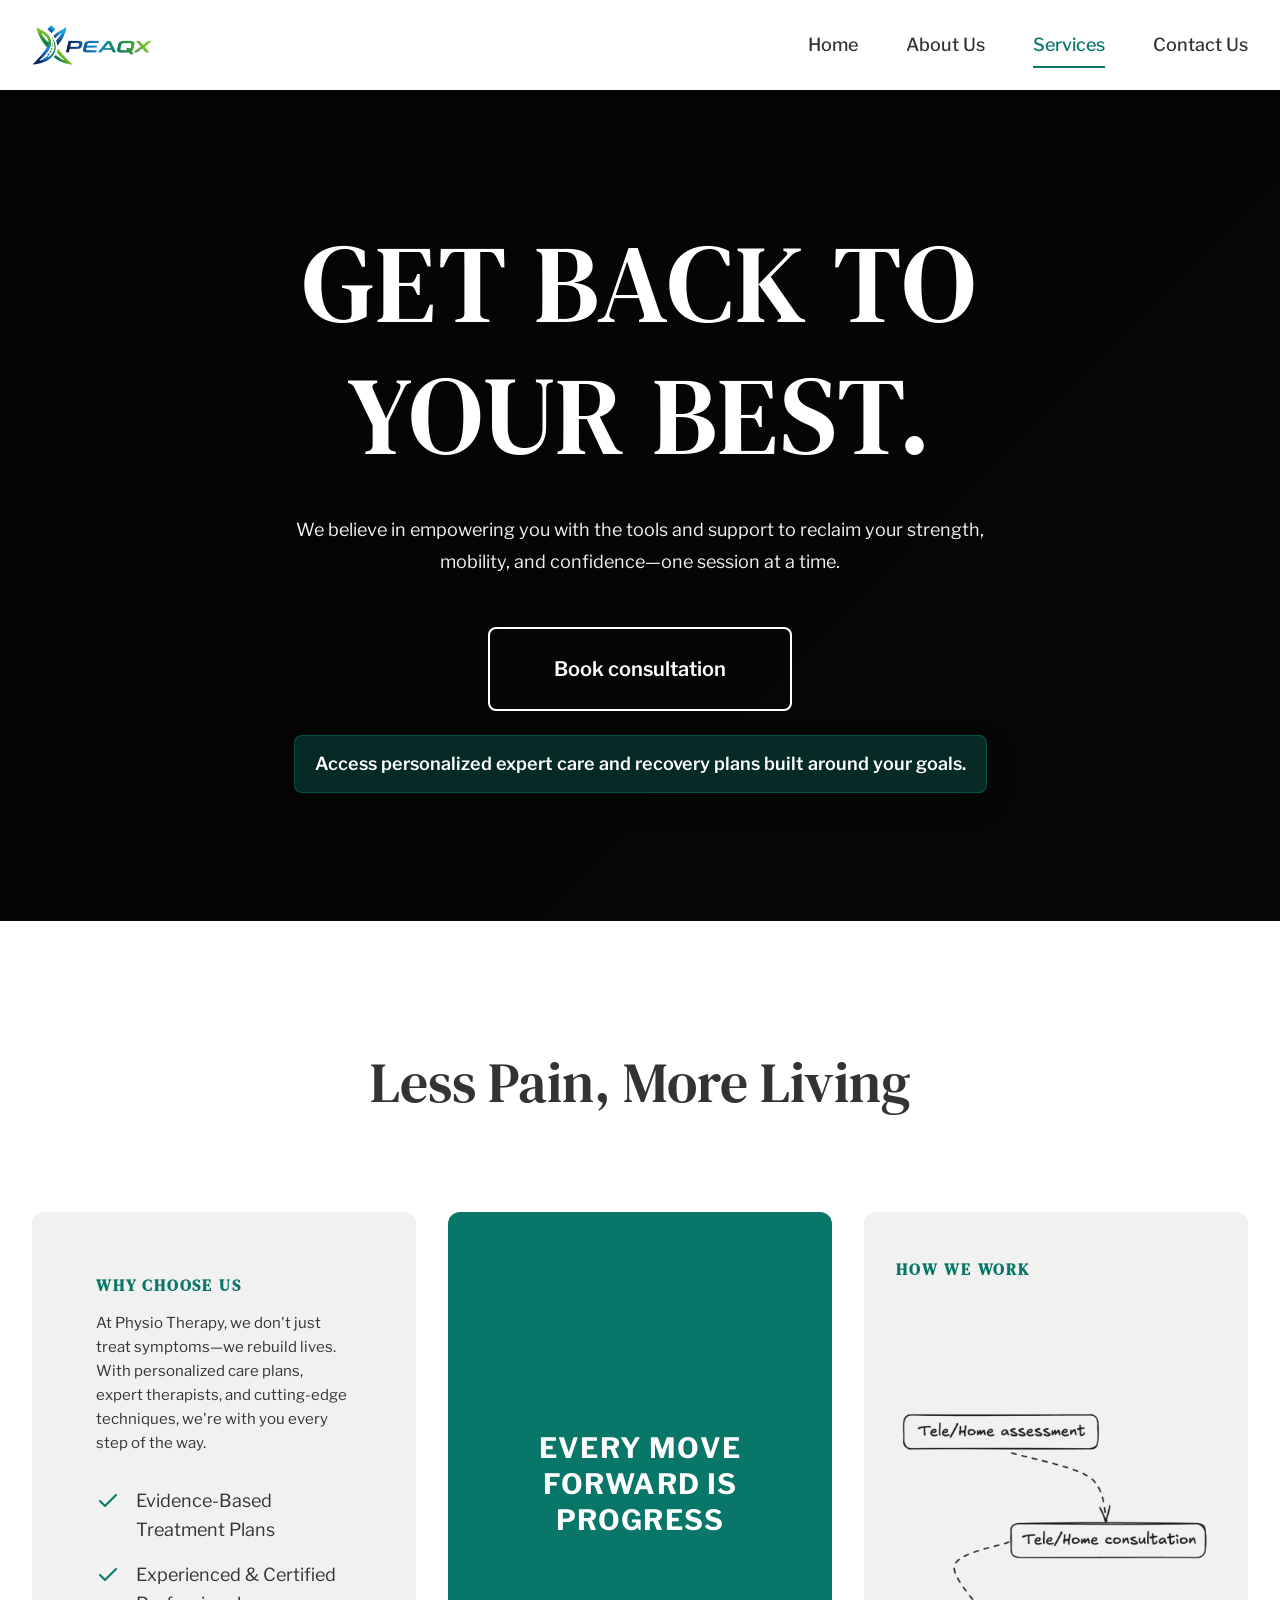
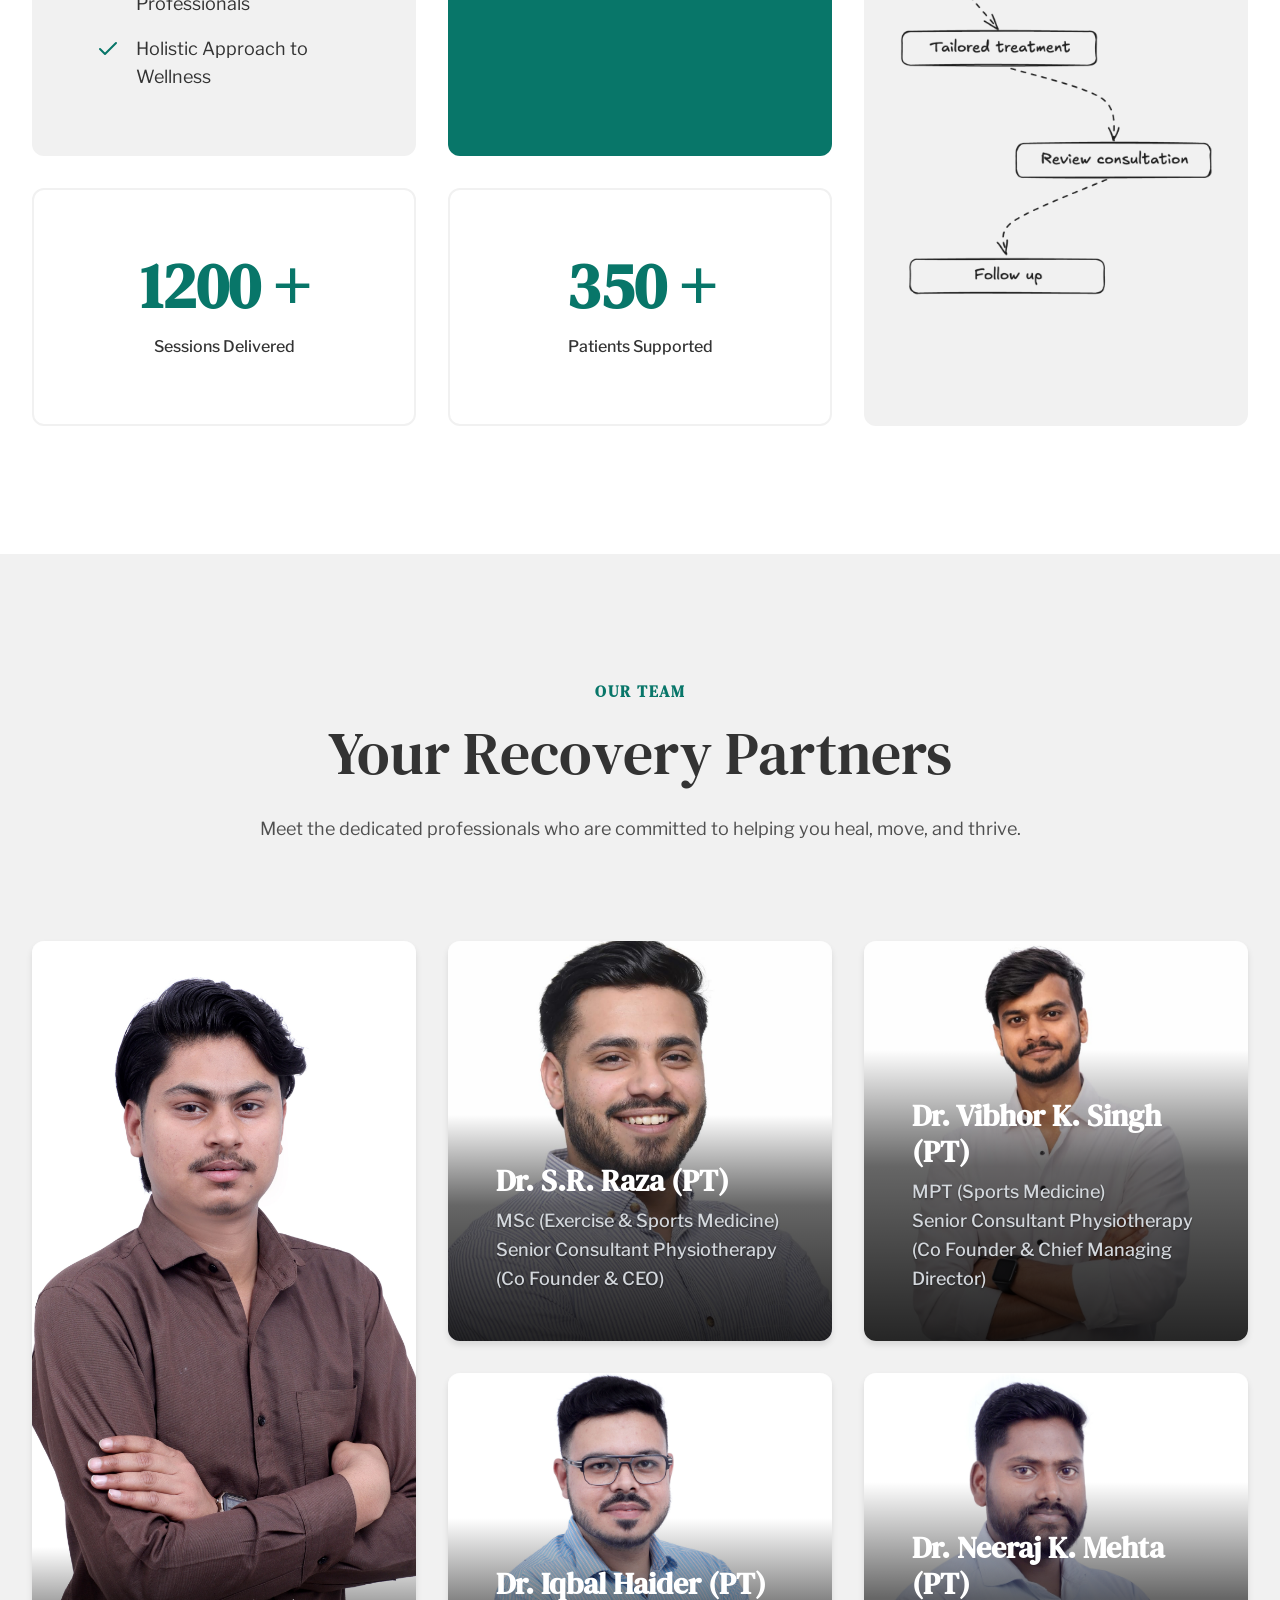
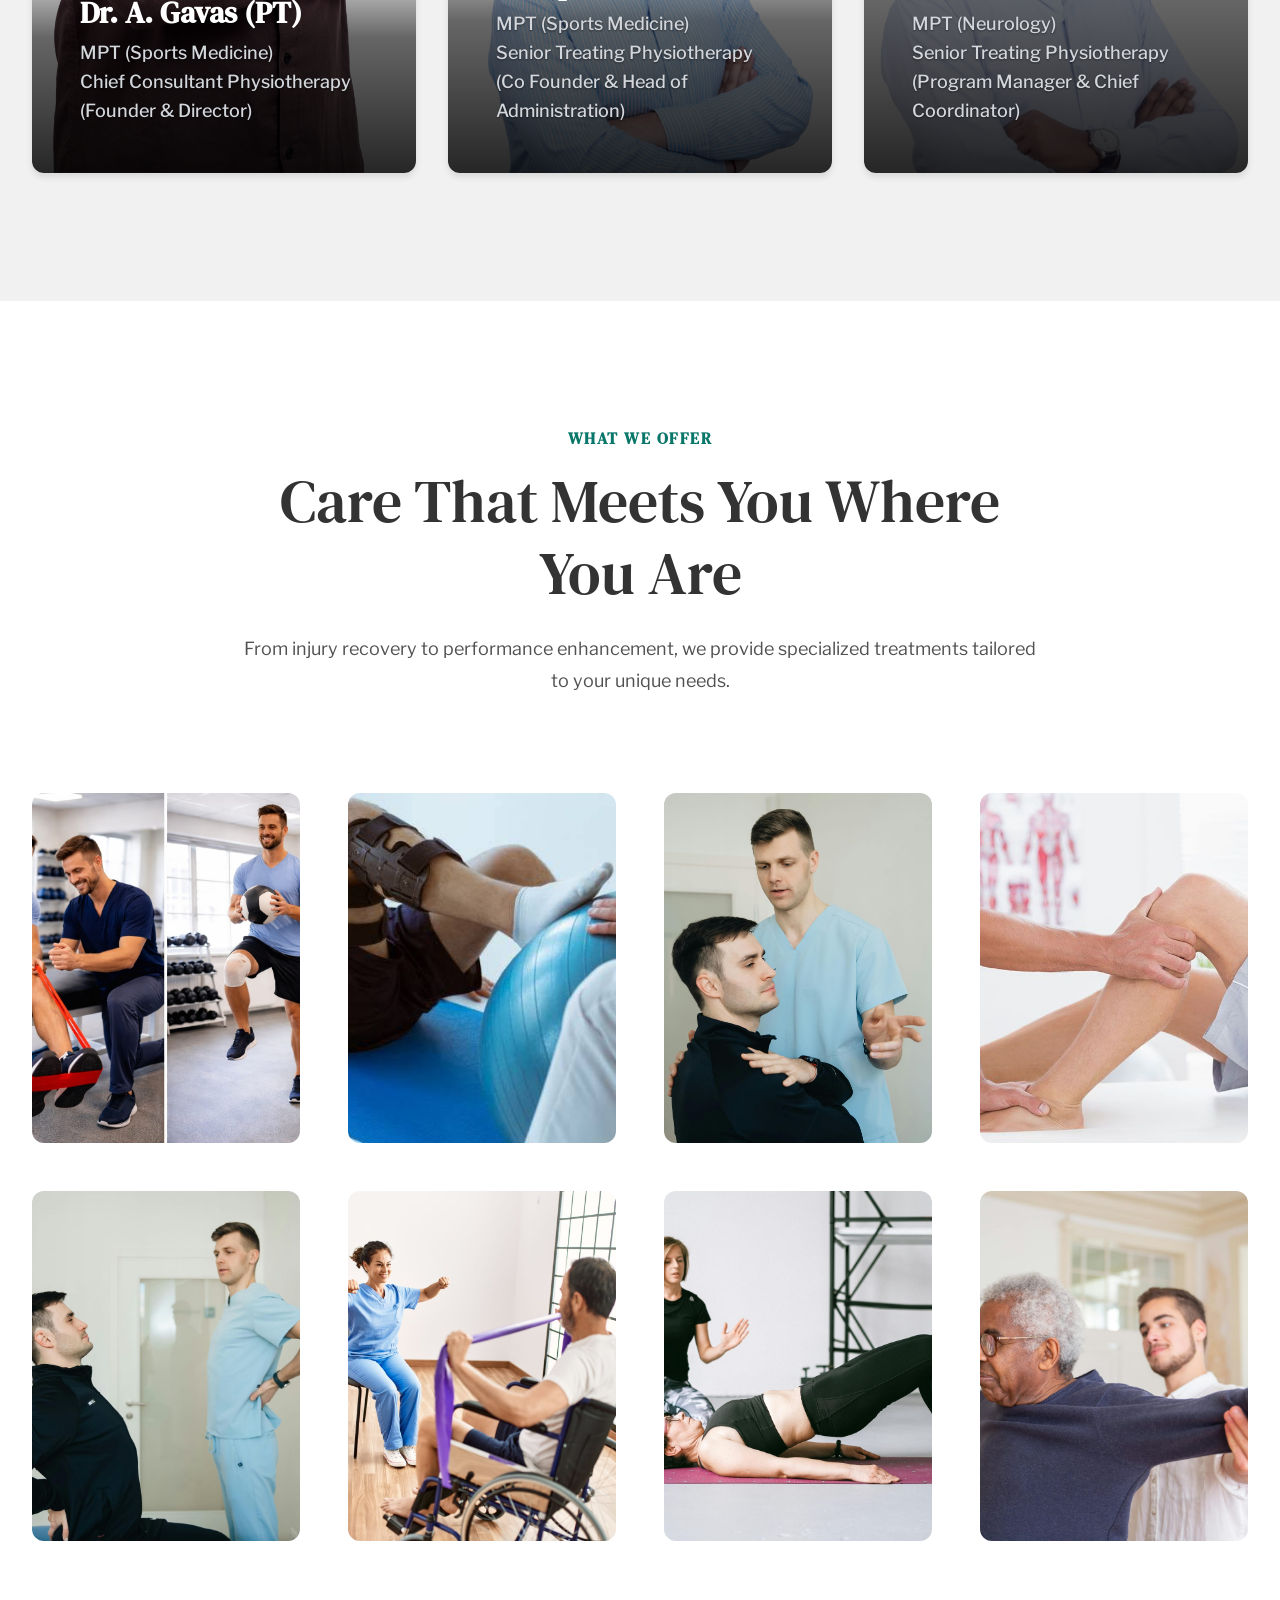
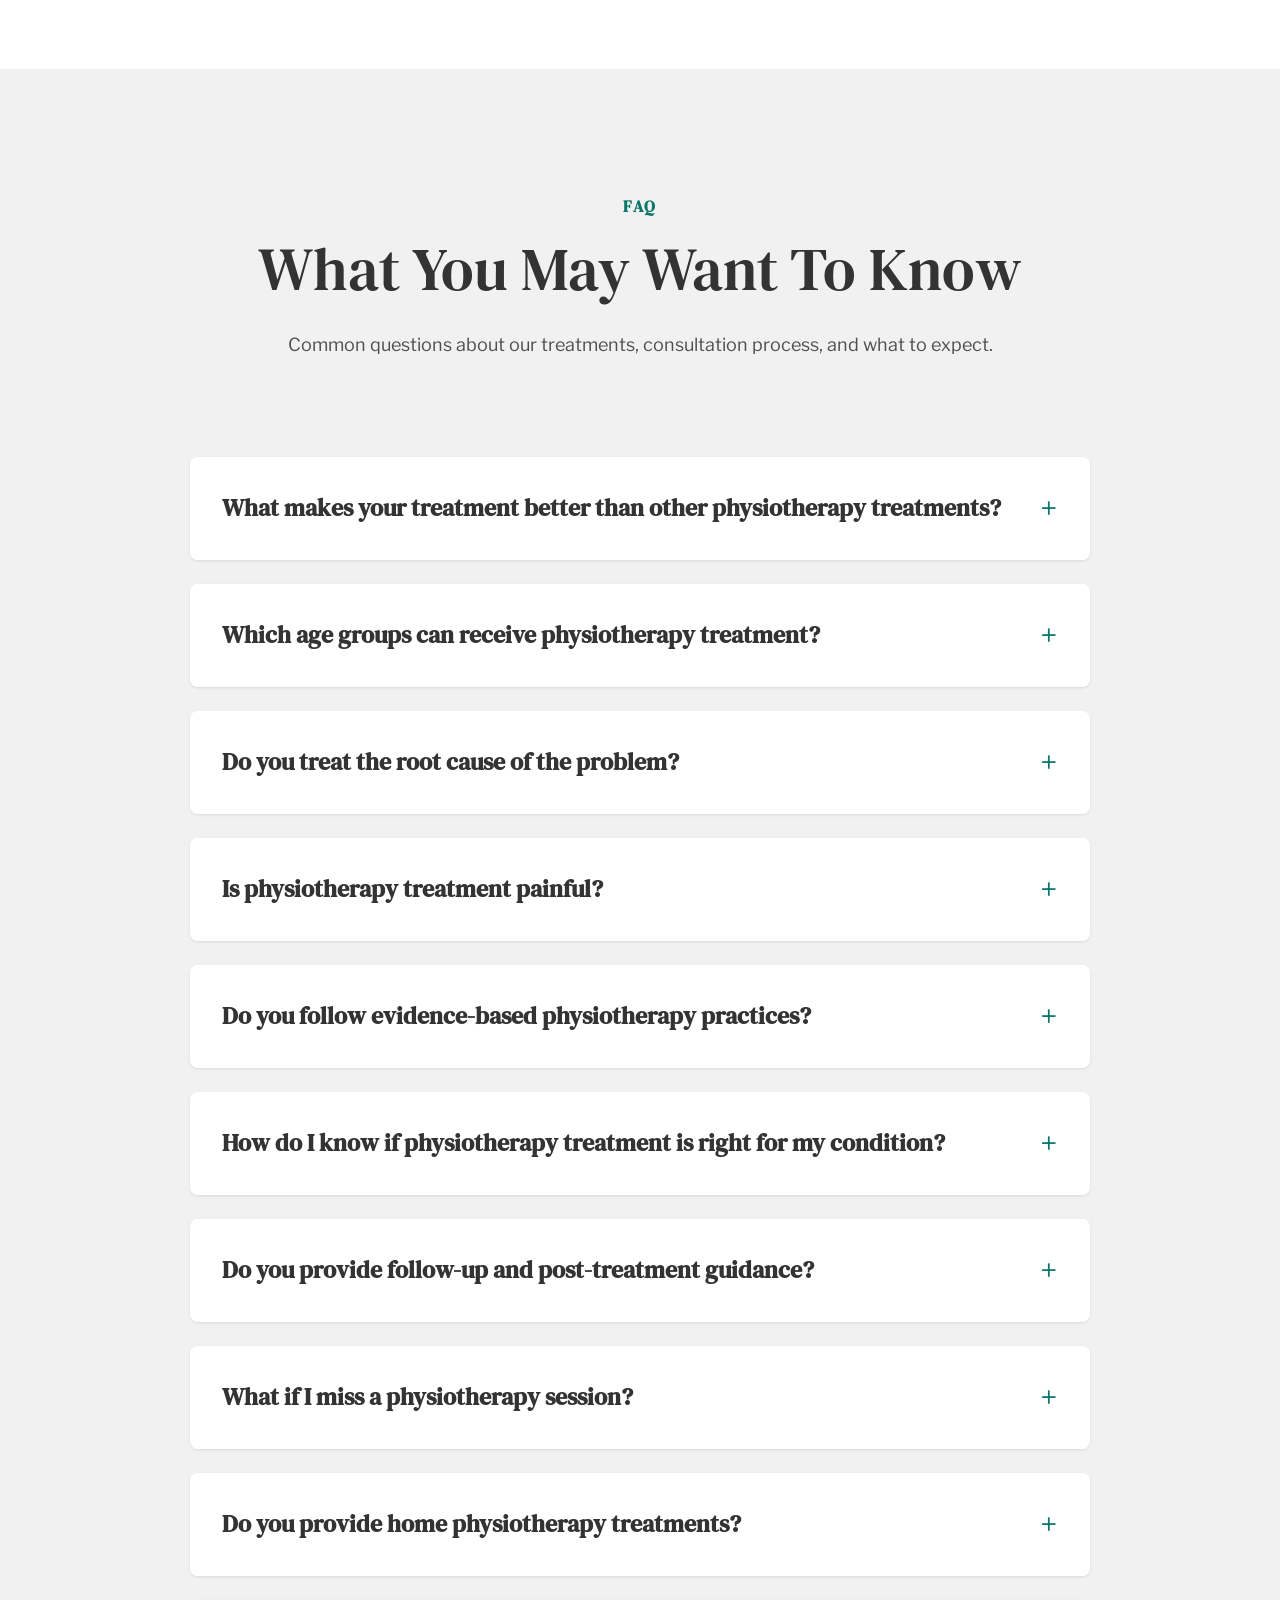
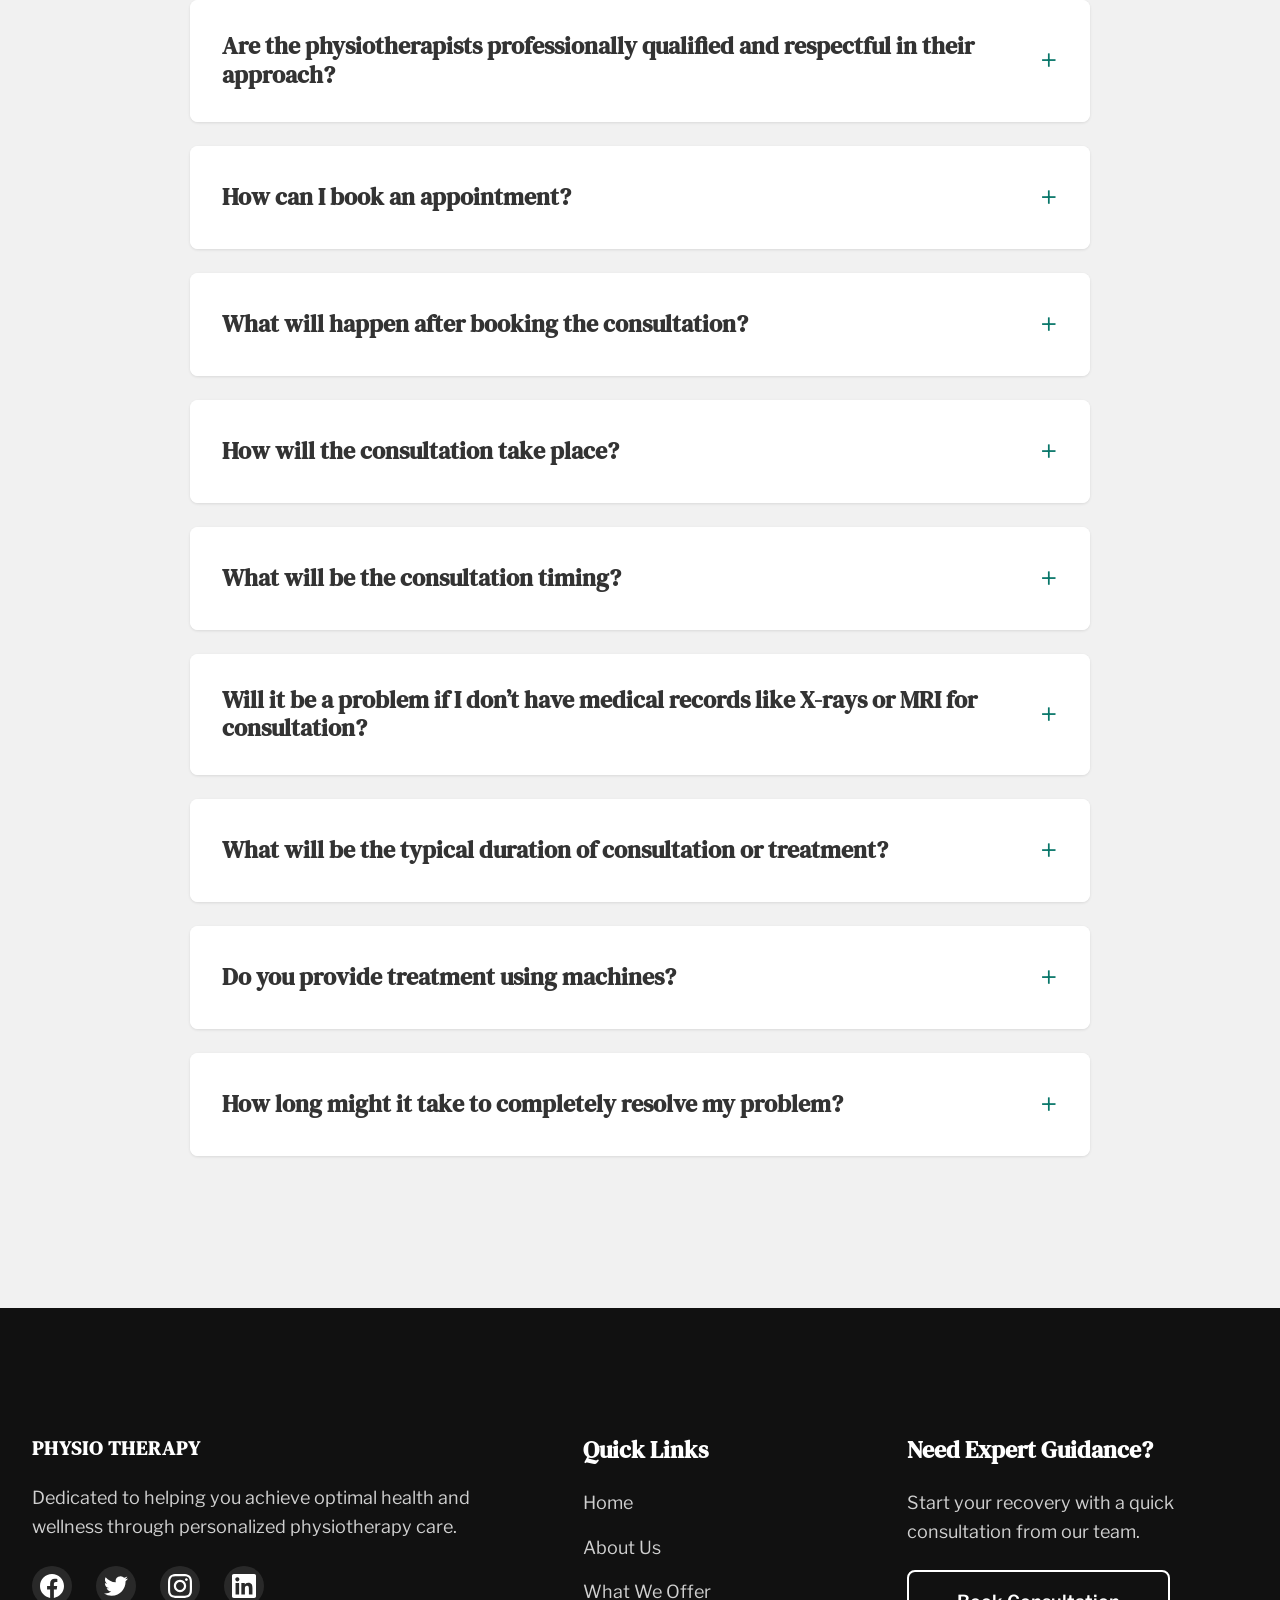
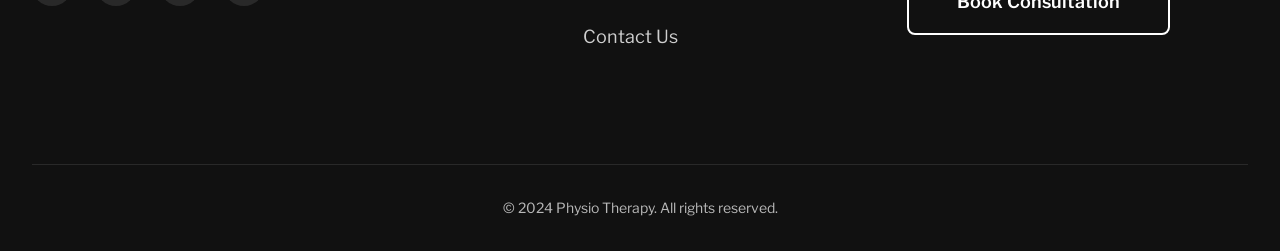
==== commit 6fa24d19: "refactor: update about page content and improve service images" ====
--- a/index.html
+++ b/index.html
@@ -235,7 +235,7 @@
                     <!-- Service 1 -->
                     <article class="service-card">
                         <div class="service-card__image">
-                            <img src="assets/images/service-1.jpg" alt="Sports Rehabilitation">
+                            <img src="assets/images/sports-rehabilitation.jpeg" alt="Sports Rehabilitation">
                         </div>
                         <div class="service-card__content">
                             <h3 class="service-card__title">Sports Rehabilitation</h3>
@@ -248,7 +248,7 @@
                     <!-- Service 2 -->
                     <article class="service-card">
                         <div class="service-card__image">
-                            <img src="assets/images/service-2.jpg" alt="Prehab and Post Surgery Rehab">
+                            <img src="assets/images/post-surgery-rehab.jpeg" alt="Prehab and Post Surgery Rehab">
                         </div>
                         <div class="service-card__content">
                             <h3 class="service-card__title">Prehab and Post Surgery Rehab</h3>
@@ -261,7 +261,7 @@
                     <!-- Service 3 -->
                     <article class="service-card">
                         <div class="service-card__image">
-                            <img src="assets/images/service-3.jpg" alt="Injury Prevention">
+                            <img src="assets/images/lifestyle.jpeg" alt="Injury Prevention">
                         </div>
                         <div class="service-card__content">
                             <h3 class="service-card__title">Injury Prevention</h3>
@@ -274,7 +274,7 @@
                     <!-- Service 4 -->
                     <article class="service-card">
                         <div class="service-card__image">
-                            <img src="assets/images/service-4.jpg" alt="MSK Conditions">
+                            <img src="assets/images/msk-conditions.jpeg" alt="MSK Conditions">
                         </div>
                         <div class="service-card__content">
                             <h3 class="service-card__title">MSK Conditions</h3>
@@ -287,7 +287,7 @@
                     <!-- Service 5 -->
                     <article class="service-card">
                         <div class="service-card__image">
-                            <img src="assets/images/service-5.jpg" alt="Postural Correction">
+                            <img src="assets/images/posture-correction.jpeg" alt="Postural Correction">
                         </div>
                         <div class="service-card__content">
                             <h3 class="service-card__title">Postural Correction</h3>
@@ -300,7 +300,7 @@
                     <!-- Service 6 -->
                     <article class="service-card">
                         <div class="service-card__image">
-                            <img src="assets/images/service-6.jpg" alt="Neurological Conditions">
+                            <img src="assets/images/neurological-conditions.jpeg" alt="Neurological Conditions">
                         </div>
                         <div class="service-card__content">
                             <h3 class="service-card__title">Neurological Conditions</h3>
@@ -313,7 +313,7 @@
                     <!-- Service 7 -->
                     <article class="service-card">
                         <div class="service-card__image">
-                            <img src="assets/images/service-7.jpg" alt="Women Health">
+                            <img src="assets/images/womens-health.jpeg" alt="Women Health">
                         </div>
                         <div class="service-card__content">
                             <h3 class="service-card__title">Women Health</h3>
@@ -326,7 +326,7 @@
                     <!-- Service 8 -->
                     <article class="service-card">
                         <div class="service-card__image">
-                            <img src="assets/images/service-8.jpg" alt="Lifestyle Disease Management">
+                            <img src="assets/images/geriatric-care.jpeg" alt="Lifestyle Disease Management">
                         </div>
                         <div class="service-card__content">
                             <h3 class="service-card__title">Lifestyle Disease Management</h3>
